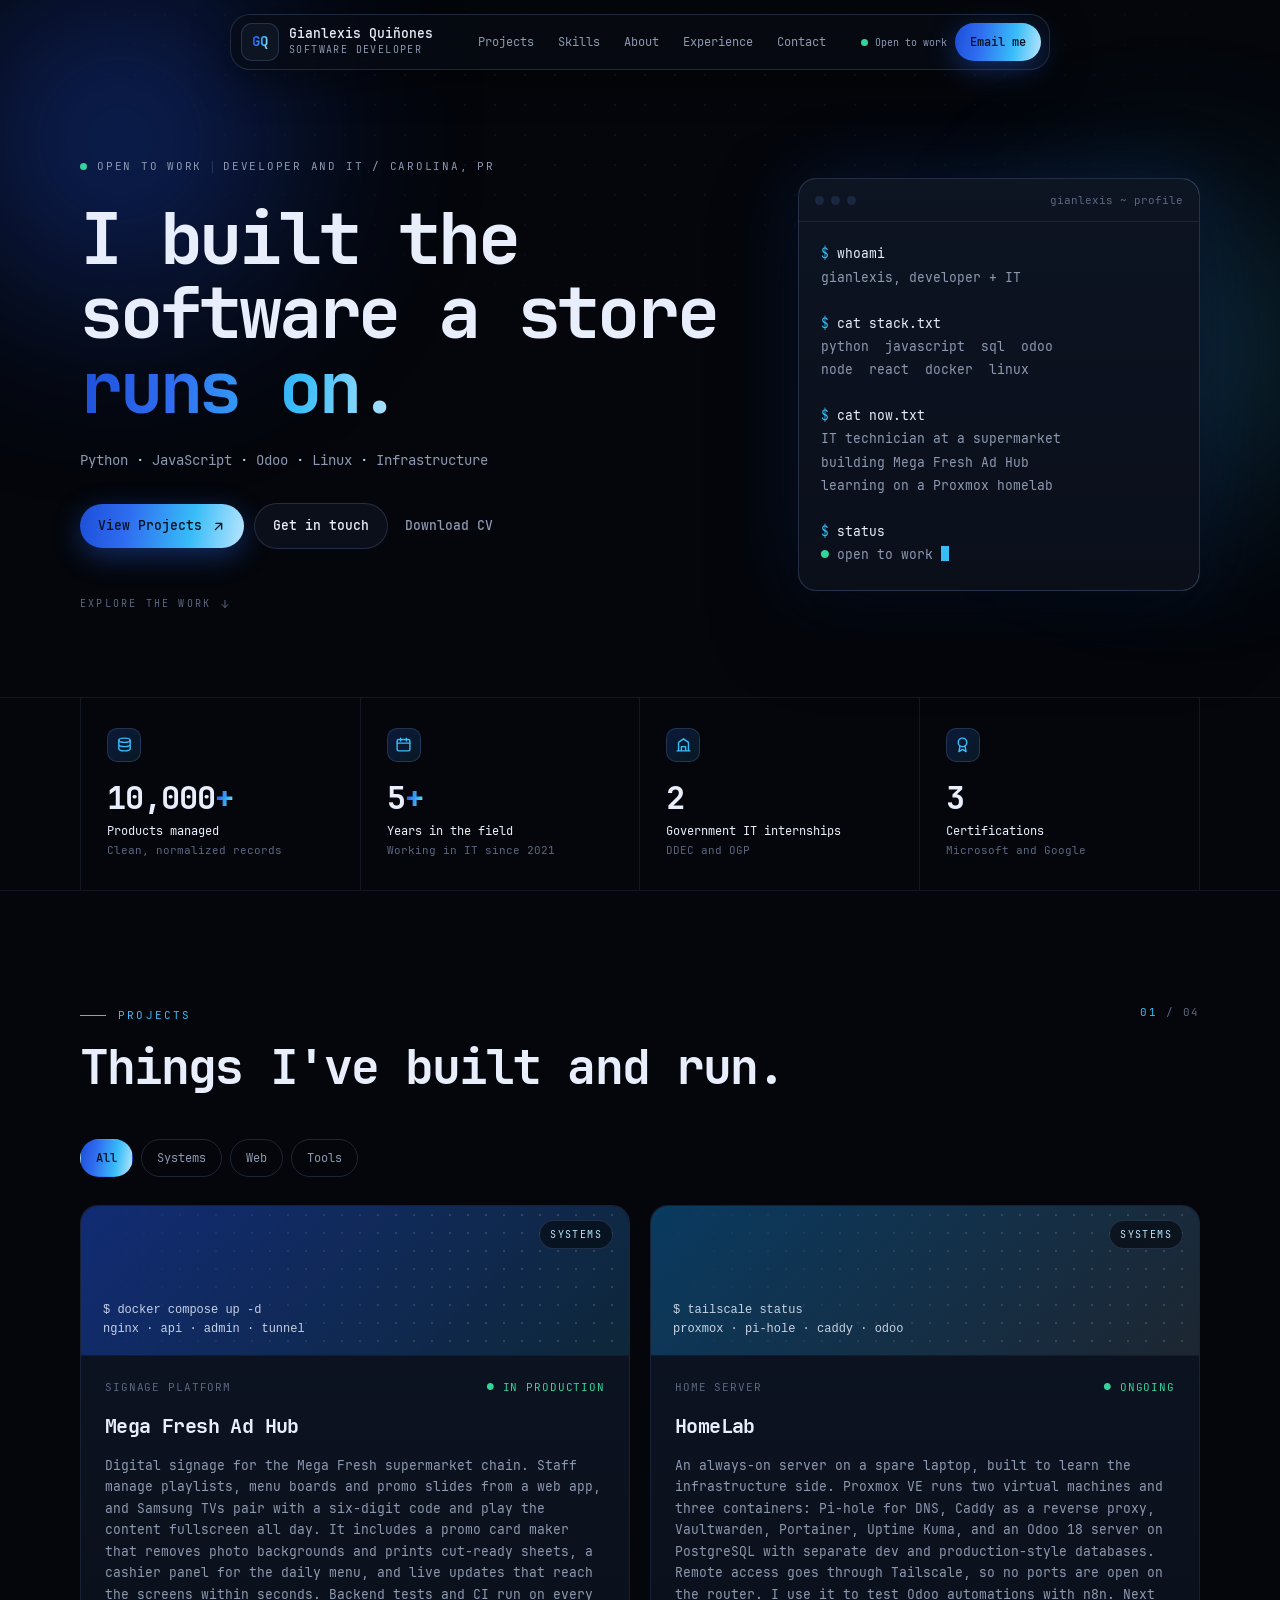
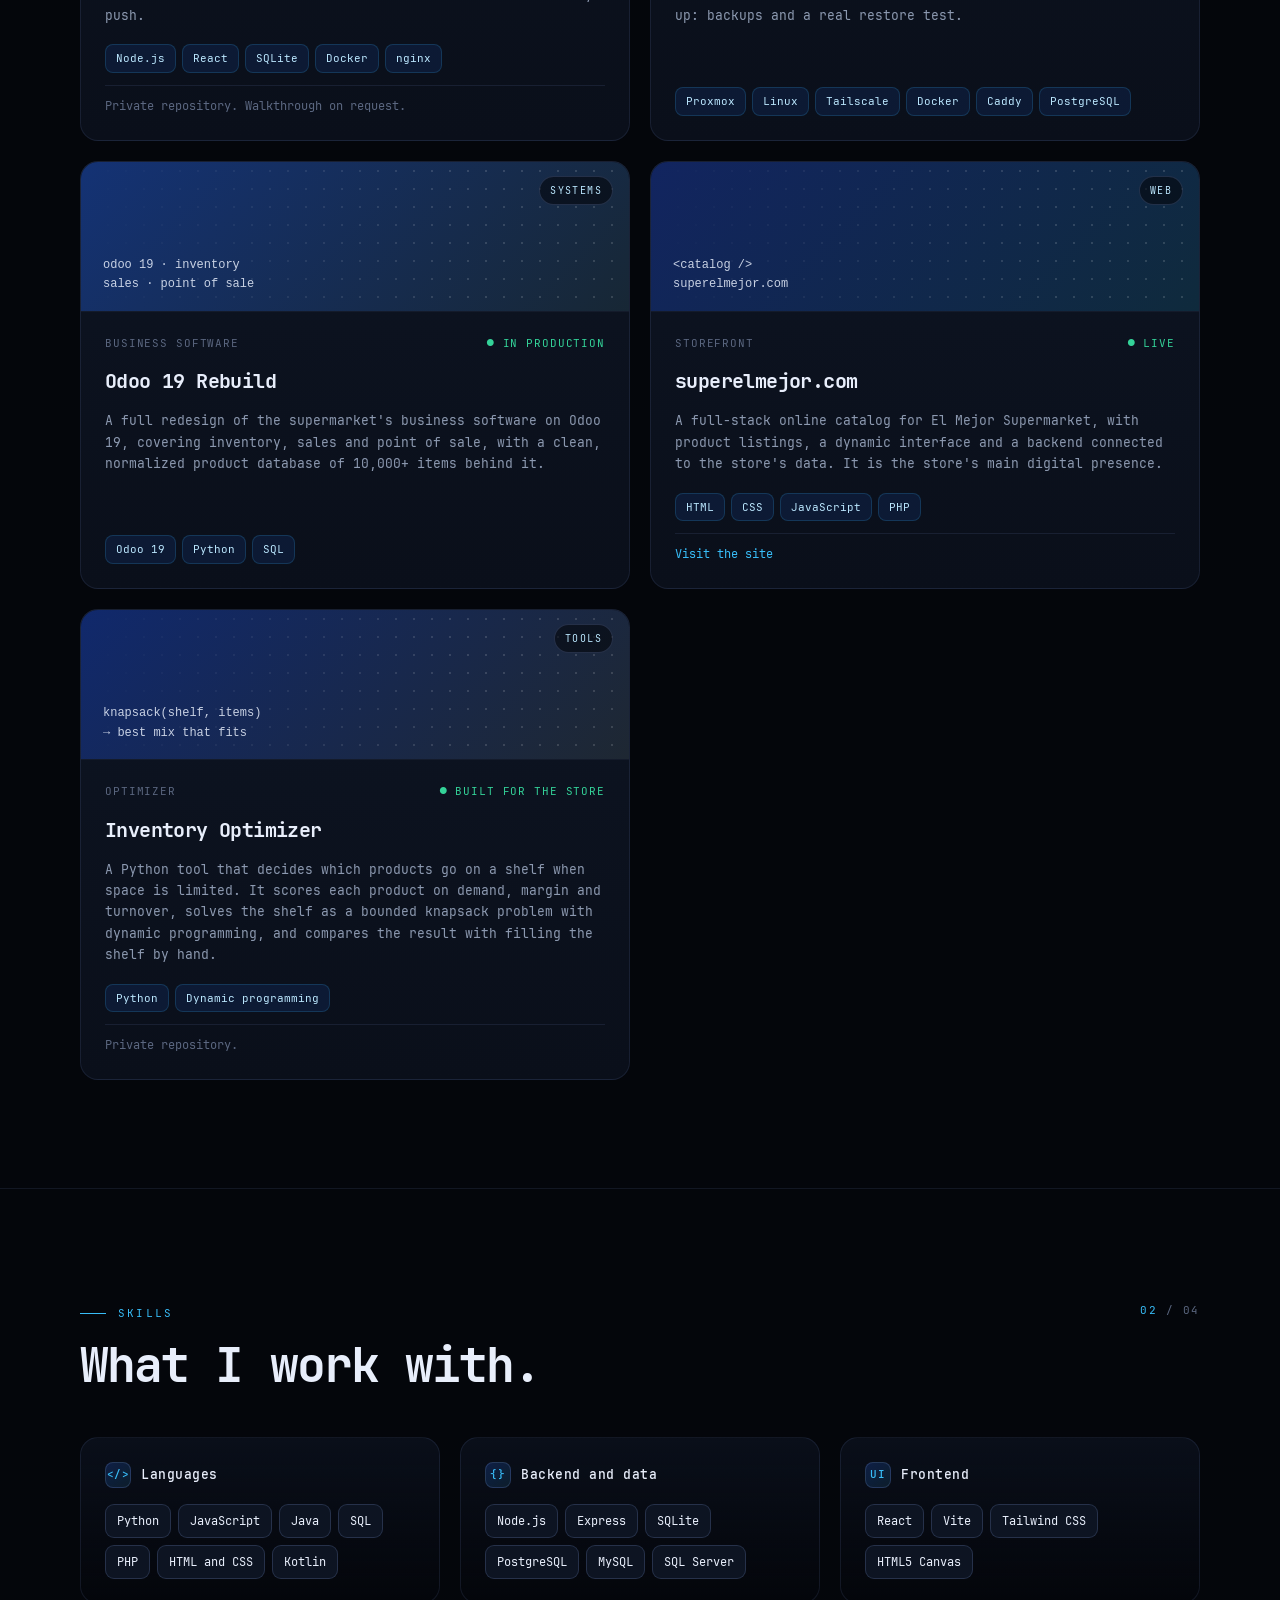
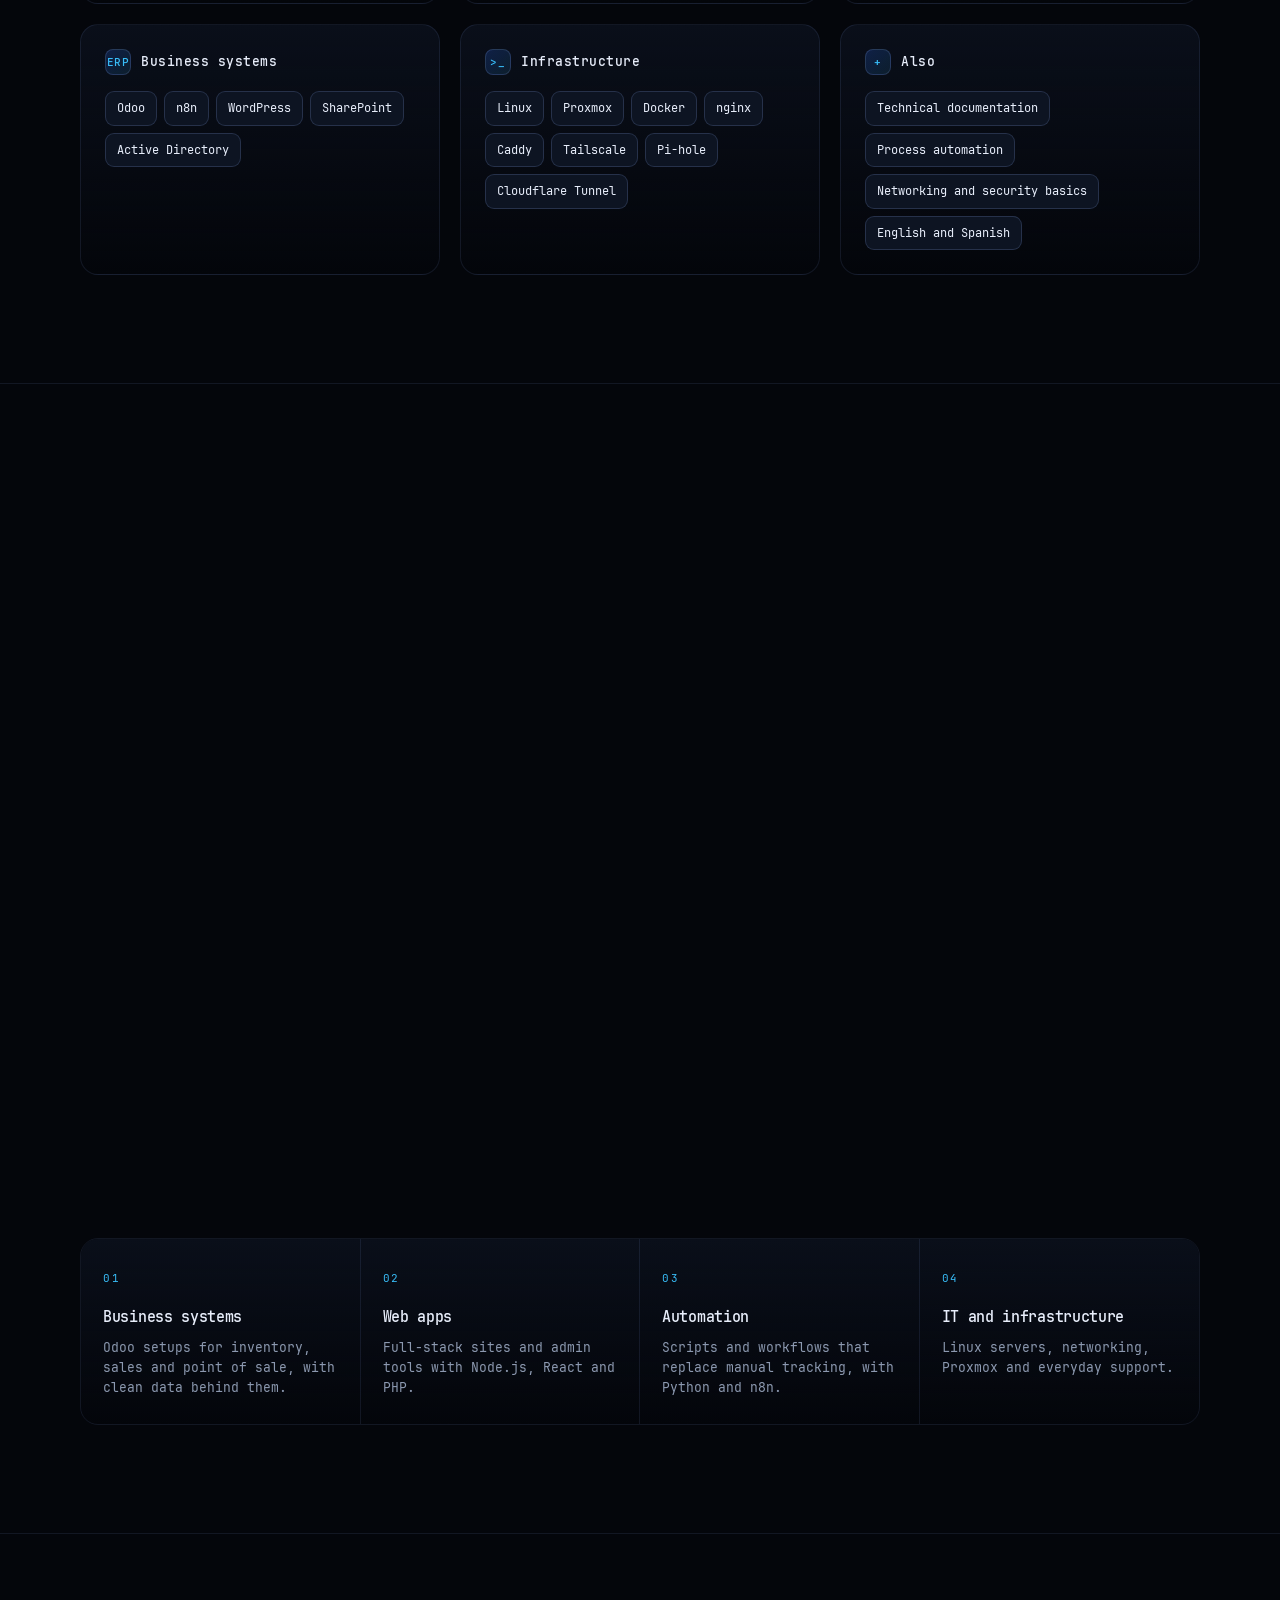
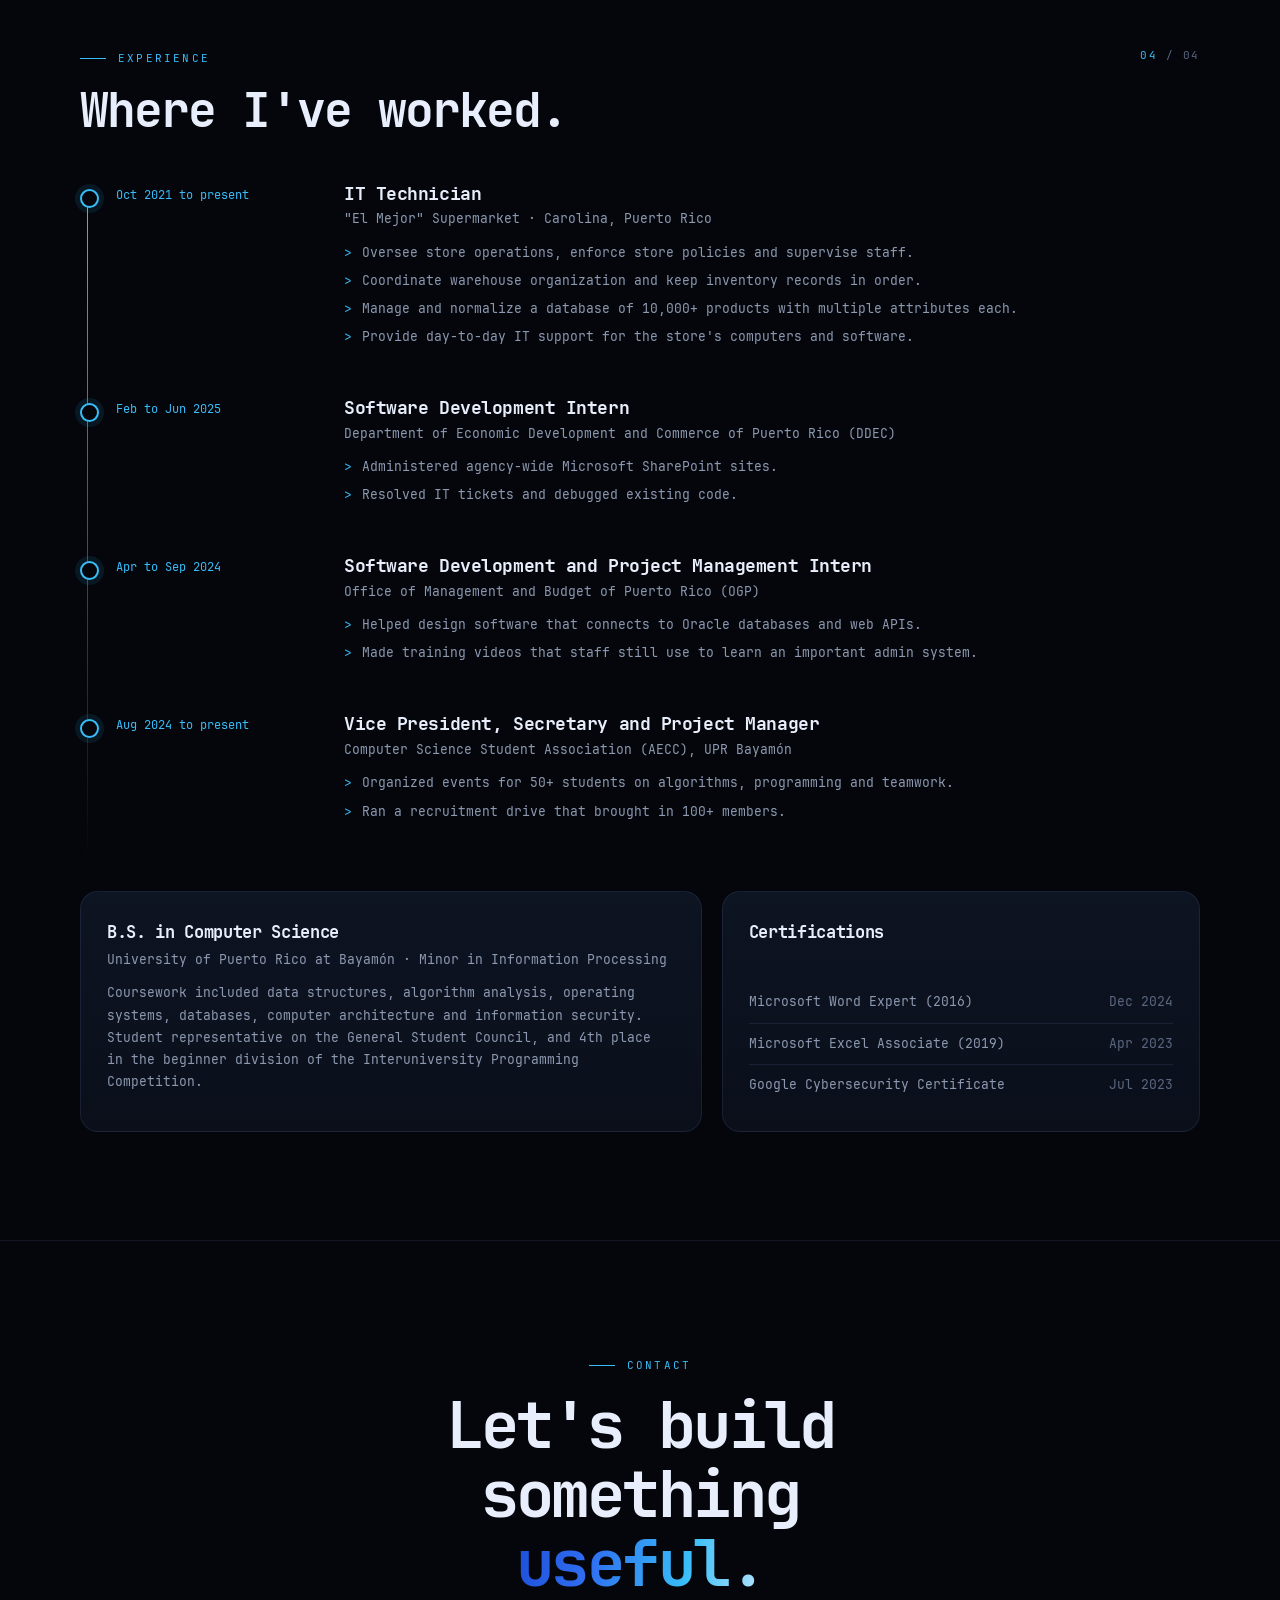
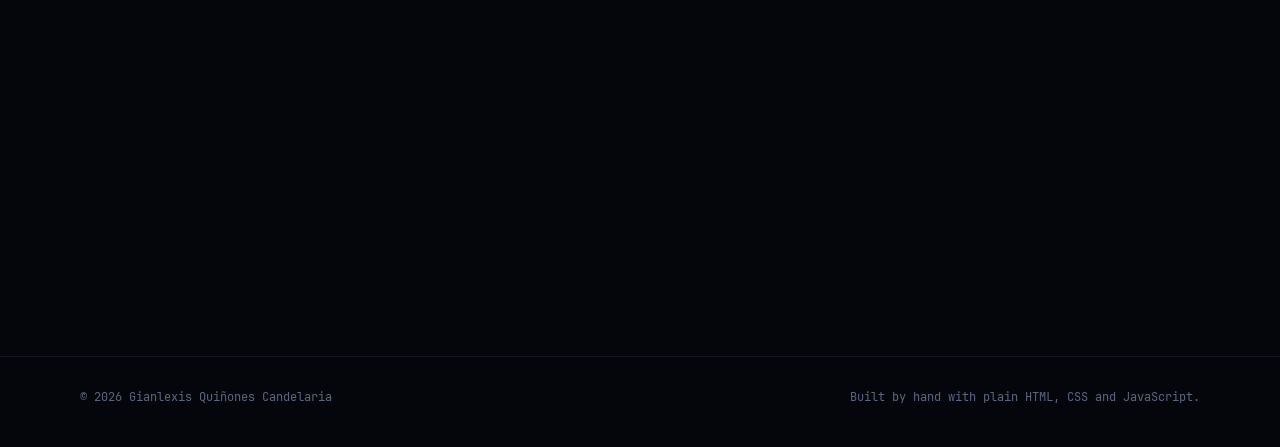
==== index.html @ c604ca14 "Initial portfolio Co-Authored-By: Claude Sonnet 5.5 <noreply@anthropic.com>" ====
<!doctype html>
<html lang="en">
<head>
  <meta charset="utf-8">
  <meta name="viewport" content="width=device-width, initial-scale=1">
  <title>Gianlexis Quiñones Candelaria | Software Developer and IT Specialist</title>
  <meta name="description" content="Software developer and IT specialist from Puerto Rico. I build the systems a business runs on, with Python, JavaScript, SQL, Odoo and Linux.">
  <meta name="theme-color" content="#04060b">
  <meta property="og:title" content="Gianlexis Quiñones Candelaria">
  <meta property="og:description" content="Software developer and IT specialist from Puerto Rico.">
  <meta property="og:type" content="website">
  <meta property="og:url" content="https://ohitsgianlabs.xyz/">
  <link rel="canonical" href="https://ohitsgianlabs.xyz/">
  <link rel="icon" href="assets/favicon.svg" type="image/svg+xml">
  <link rel="preload" href="assets/fonts/jetbrains-mono-nl-regular.woff2" as="font" type="font/woff2" crossorigin>
  <link rel="stylesheet" href="css/style.css">
</head>
<body>
  <a class="skip" href="#main">Skip to content</a>
  <div class="bg-fx" aria-hidden="true"><span class="blob a"></span><span class="blob b"></span></div>

  <header class="nav" id="nav">
    <div class="nav-in">
      <a class="brand" href="#top" aria-label="Back to the top">
        <span class="mono-badge"><span class="grad-text">GQ</span></span>
        <span><b>Gianlexis Quiñones</b><small>Software Developer</small></span>
      </a>
      <nav class="links" id="links" aria-label="Sections">
        <a href="#projects">Projects</a>
        <a href="#skills">Skills</a>
        <a href="#about">About</a>
        <a href="#experience">Experience</a>
        <a href="#contact">Contact</a>
      </nav>
      <div class="nav-end">
        <span class="status"><span class="dot"></span>Open to work</span>
        <a class="btn primary sm" href="mailto:gianquinones21@gmail.com">Email me</a>
        <button class="menu-btn" id="menu-btn" aria-label="Menu" aria-expanded="false" aria-controls="links">
          <svg width="16" height="16" viewBox="0 0 24 24" fill="none" stroke="currentColor" stroke-width="2" stroke-linecap="round"><path d="M4 7h16M4 12h16M4 17h16"/></svg>
        </button>
      </div>
    </div>
  </header>

  <main id="main">
    <!-- HERO -->
    <section class="hero" id="top">
      <div class="wrap hero-grid">
        <div>
          <p class="eyebrow rv"><span class="dot"></span>Open to work <i></i> Developer and IT / Carolina, PR</p>
          <h1 class="hero-title rv d1">I built the software a store <span class="grad-text">runs on.</span></h1>
          <p class="hero-sub rv d2">Python <span>·</span> JavaScript <span>·</span> Odoo <span>·</span> Linux <span>·</span> Infrastructure</p>
          <div class="hero-cta rv d3">
            <a class="btn primary" href="#projects">View Projects
              <svg viewBox="0 0 24 24" fill="none" stroke="currentColor" stroke-width="2.2" stroke-linecap="round" stroke-linejoin="round"><path d="M7 17 17 7M8 7h9v9"/></svg></a>
            <a class="btn" href="#contact">Get in touch</a>
            <a class="btn ghost" href="assets/resume.pdf" download>Download CV</a>
          </div>
          <a class="explore rv d3" href="#projects">Explore the work
            <svg viewBox="0 0 24 24" fill="none" stroke="currentColor" stroke-width="2" stroke-linecap="round" stroke-linejoin="round"><path d="M12 5v14M6 13l6 6 6-6"/></svg></a>
        </div>

        <!-- To use a photo instead, replace this card with: <img class="photo" src="assets/me.jpg" alt="Gianlexis"> -->
        <div class="term rv d2" aria-label="About me, as a terminal">
          <div class="term-bar"><i></i><i></i><i></i><span>gianlexis ~ profile</span></div>
<pre><span class="p">$</span> <span class="w">whoami</span>
gianlexis, developer + IT

<span class="p">$</span> <span class="w">cat stack.txt</span>
python  javascript  sql  odoo
node  react  docker  linux

<span class="p">$</span> <span class="w">cat now.txt</span>
IT technician at a supermarket
building Mega Fresh Ad Hub
learning on a Proxmox homelab

<span class="p">$</span> <span class="w">status</span>
<span class="g">●</span> open to work <span class="cursor"></span></pre>
        </div>
      </div>
    </section>

    <!-- STATS -->
    <div class="stats">
      <div class="wrap stats-grid">
        <div class="stat rv">
          <span class="ic"><svg viewBox="0 0 24 24" fill="none" stroke="currentColor" stroke-width="2" stroke-linecap="round" stroke-linejoin="round"><ellipse cx="12" cy="6" rx="8" ry="3"/><path d="M4 6v6c0 1.7 3.6 3 8 3s8-1.3 8-3V6M4 12v6c0 1.7 3.6 3 8 3s8-1.3 8-3v-6"/></svg></span>
          <div class="n"><span data-count="10000">10,000</span><em class="grad-text">+</em></div>
          <div class="l">Products managed</div><div class="d">Clean, normalized records</div>
        </div>
        <div class="stat rv d1">
          <span class="ic"><svg viewBox="0 0 24 24" fill="none" stroke="currentColor" stroke-width="2" stroke-linecap="round" stroke-linejoin="round"><rect x="3" y="5" width="18" height="16" rx="2"/><path d="M8 3v4M16 3v4M3 10h18"/></svg></span>
          <div class="n"><span data-count="5">5</span><em class="grad-text">+</em></div>
          <div class="l">Years in the field</div><div class="d">Working in IT since 2021</div>
        </div>
        <div class="stat rv d2">
          <span class="ic"><svg viewBox="0 0 24 24" fill="none" stroke="currentColor" stroke-width="2" stroke-linecap="round" stroke-linejoin="round"><path d="M3 21h18M5 21V9l7-5 7 5v12M9 21v-6h6v6"/></svg></span>
          <div class="n"><span data-count="2">2</span></div>
          <div class="l">Government IT internships</div><div class="d">DDEC and OGP</div>
        </div>
        <div class="stat rv d3">
          <span class="ic"><svg viewBox="0 0 24 24" fill="none" stroke="currentColor" stroke-width="2" stroke-linecap="round" stroke-linejoin="round"><circle cx="12" cy="9" r="6"/><path d="m8.5 14 -1.5 8 5-3 5 3-1.5-8"/></svg></span>
          <div class="n"><span data-count="3">3</span></div>
          <div class="l">Certifications</div><div class="d">Microsoft and Google</div>
        </div>
      </div>
    </div>

    <!-- PROJECTS -->
    <section class="s" id="projects">
      <div class="wrap">
        <div class="s-head rv">
          <div><span class="label">Projects</span><h2 class="h2">Things I've built and run.</h2></div>
          <span class="idx"><b>01</b> / 04</span>
        </div>
        <div class="filters rv" role="group" aria-label="Filter projects">
          <button aria-pressed="true" data-f="all">All</button>
          <button aria-pressed="false" data-f="systems">Systems</button>
          <button aria-pressed="false" data-f="web">Web</button>
          <button aria-pressed="false" data-f="tools">Tools</button>
        </div>
        <div class="grid">
          <article class="card rv" data-cat="systems web">
            <div class="thumb" style="--g:linear-gradient(135deg,rgba(29,78,216,.55),rgba(56,189,248,.18))"><span class="tg">Systems</span><code>$ docker compose up -d<br>nginx · api · admin · tunnel</code></div>
            <div class="card-b">
              <div class="meta"><span>Signage platform</span><span class="st">● In production</span></div>
              <h3>Mega Fresh Ad Hub</h3>
              <p>Digital signage for the Mega Fresh supermarket chain. Staff manage playlists, menu boards and promo slides from a web app, and Samsung TVs pair with a six-digit code and play the content fullscreen all day. It includes a promo card maker that removes photo backgrounds and prints cut-ready sheets, a cashier panel for the daily menu, and live updates that reach the screens within seconds. Backend tests and CI run on every push.</p>
              <ul class="tags"><li>Node.js</li><li>React</li><li>SQLite</li><li>Docker</li><li>nginx</li></ul>
              <div class="foot">Private repository. Walkthrough on request.</div>
            </div>
          </article>

          <article class="card rv d1" data-cat="systems">
            <div class="thumb" style="--g:linear-gradient(135deg,rgba(14,116,190,.5),rgba(186,230,253,.14))"><span class="tg">Systems</span><code>$ tailscale status<br>proxmox · pi-hole · caddy · odoo</code></div>
            <div class="card-b">
              <div class="meta"><span>Home server</span><span class="st">● Ongoing</span></div>
              <h3>HomeLab</h3>
              <p>An always-on server on a spare laptop, built to learn the infrastructure side. Proxmox VE runs two virtual machines and three containers: Pi-hole for DNS, Caddy as a reverse proxy, Vaultwarden, Portainer, Uptime Kuma, and an Odoo 18 server on PostgreSQL with separate dev and production-style databases. Remote access goes through Tailscale, so no ports are open on the router. I use it to test Odoo automations with n8n. Next up: backups and a real restore test.</p>
              <ul class="tags"><li>Proxmox</li><li>Linux</li><li>Tailscale</li><li>Docker</li><li>Caddy</li><li>PostgreSQL</li></ul>
            </div>
          </article>

          <article class="card rv" data-cat="systems">
            <div class="thumb" style="--g:linear-gradient(135deg,rgba(37,99,235,.5),rgba(125,211,252,.16))"><span class="tg">Systems</span><code>odoo 19 · inventory<br>sales · point of sale</code></div>
            <div class="card-b">
              <div class="meta"><span>Business software</span><span class="st">● In production</span></div>
              <h3>Odoo 19 Rebuild</h3>
              <p>A full redesign of the supermarket's business software on Odoo 19, covering inventory, sales and point of sale, with a clean, normalized product database of 10,000+ items behind it.</p>
              <ul class="tags"><li>Odoo 19</li><li>Python</li><li>SQL</li></ul>
            </div>
          </article>

          <article class="card rv d1" data-cat="web">
            <div class="thumb" style="--g:linear-gradient(135deg,rgba(30,64,175,.55),rgba(56,189,248,.2))"><span class="tg">Web</span><code>&lt;catalog /&gt;<br>superelmejor.com</code></div>
            <div class="card-b">
              <div class="meta"><span>Storefront</span><span class="st">● Live</span></div>
              <h3>superelmejor.com</h3>
              <p>A full-stack online catalog for El Mejor Supermarket, with product listings, a dynamic interface and a backend connected to the store's data. It is the store's main digital presence.</p>
              <ul class="tags"><li>HTML</li><li>CSS</li><li>JavaScript</li><li>PHP</li></ul>
              <div class="foot"><a href="https://superelmejor.com" rel="noopener">Visit the site</a></div>
            </div>
          </article>

          <article class="card rv" data-cat="tools">
            <div class="thumb" style="--g:linear-gradient(135deg,rgba(29,78,216,.5),rgba(186,230,253,.15))"><span class="tg">Tools</span><code>knapsack(shelf, items)<br>→ best mix that fits</code></div>
            <div class="card-b">
              <div class="meta"><span>Optimizer</span><span class="st">● Built for the store</span></div>
              <h3>Inventory Optimizer</h3>
              <p>A Python tool that decides which products go on a shelf when space is limited. It scores each product on demand, margin and turnover, solves the shelf as a bounded knapsack problem with dynamic programming, and compares the result with filling the shelf by hand.</p>
              <ul class="tags"><li>Python</li><li>Dynamic programming</li></ul>
              <div class="foot">Private repository.</div>
            </div>
          </article>
        </div>
      </div>
    </section>

    <!-- SKILLS -->
    <section class="s sep" id="skills">
      <div class="wrap">
        <div class="s-head rv">
          <div><span class="label">Skills</span><h2 class="h2">What I work with.</h2></div>
          <span class="idx"><b>02</b> / 04</span>
        </div>
        <div class="sk-grid">
          <div class="sk rv"><h3><span>&lt;/&gt;</span>Languages</h3>
            <ul class="pills"><li>Python</li><li>JavaScript</li><li>Java</li><li>SQL</li><li>PHP</li><li>HTML and CSS</li><li>Kotlin</li></ul></div>
          <div class="sk rv d1"><h3><span>{}</span>Backend and data</h3>
            <ul class="pills"><li>Node.js</li><li>Express</li><li>SQLite</li><li>PostgreSQL</li><li>MySQL</li><li>SQL Server</li></ul></div>
          <div class="sk rv d2"><h3><span>UI</span>Frontend</h3>
            <ul class="pills"><li>React</li><li>Vite</li><li>Tailwind CSS</li><li>HTML5 Canvas</li></ul></div>
          <div class="sk rv"><h3><span>ERP</span>Business systems</h3>
            <ul class="pills"><li>Odoo</li><li>n8n</li><li>WordPress</li><li>SharePoint</li><li>Active Directory</li></ul></div>
          <div class="sk rv d1"><h3><span>&gt;_</span>Infrastructure</h3>
            <ul class="pills"><li>Linux</li><li>Proxmox</li><li>Docker</li><li>nginx</li><li>Caddy</li><li>Tailscale</li><li>Pi-hole</li><li>Cloudflare Tunnel</li></ul></div>
          <div class="sk rv d2"><h3><span>+</span>Also</h3>
            <ul class="pills"><li>Technical documentation</li><li>Process automation</li><li>Networking and security basics</li><li>English and Spanish</li></ul></div>
        </div>
      </div>
    </section>

    <!-- ABOUT -->
    <section class="s sep" id="about">
      <div class="wrap">
        <div class="s-head rv">
          <div><span class="label">About</span></div>
          <span class="idx"><b>03</b> / 04</span>
        </div>
        <div class="about-grid">
          <div class="rv">
            <h2 class="big-name">Gianlexis <span class="grad-text">Quiñones</span></h2>
            <p class="role-tag">Software developer and IT specialist</p>
          </div>
          <div class="about-copy rv d1">
            <p class="lead">Practical software and systems for real businesses.</p>
            <p>I'm a computer science graduate from the <b>University of Puerto Rico at Bayamón</b>. Since 2021 I've worked as the IT technician at a supermarket in Carolina. It's a small business, so I end up handling a bit of everything: the systems, the product database, the staff and the warehouse.</p>
            <p>I also build the software the store needs, from its website to the signage on its TVs. Along the way I did two IT internships with Puerto Rico government agencies, where I worked on SharePoint, Active Directory, support tickets and apps that talk to Oracle databases.</p>
            <p>Outside of work I run a HomeLab on a spare laptop to learn how this infrastructure works by building it. I'm fully bilingual in English and Spanish, and I'm looking for a software development or IT role where I can keep building practical tools.</p>
            <div class="chan">Direct channels</div>
            <div class="chan-list">
              <a class="chip" href="https://github.com/ohitsgian21" rel="me noopener"><svg viewBox="0 0 24 24" fill="none" stroke="currentColor" stroke-width="2" stroke-linecap="round" stroke-linejoin="round"><path d="M9 19c-4 1.5-4-2-6-2m12 4v-3.5a3 3 0 0 0-.8-2.3c2.7-.3 5.5-1.3 5.5-6a4.7 4.7 0 0 0-1.3-3.3 4.4 4.4 0 0 0-.1-3.2s-1-.3-3.4 1.3a11.600 11.600 0 0 0-6 0C6.500 2.300 5.500 2.600 5.500 2.600a4.400 4.400 0 0 0-.1 3.200A4.700 4.700 0 0 0 4 9.100c0 4.600 2.800 5.700 5.500 6A3 3 0 0 0 8.700 17.500V21"/></svg>GitHub</a>
              <a class="chip" href="https://www.linkedin.com/in/gianquinones21/" rel="me noopener"><svg viewBox="0 0 24 24" fill="none" stroke="currentColor" stroke-width="2" stroke-linecap="round" stroke-linejoin="round"><path d="M16 8a6 6 0 0 1 6 6v7h-4v-7a2 2 0 0 0-4 0v7h-4v-7a6 6 0 0 1 6-6zM2 9h4v12H2zM4 6a2 2 0 1 0 0-4 2 2 0 0 0 0 4z"/></svg>LinkedIn</a>
              <a class="chip" href="mailto:gianquinones21@gmail.com"><svg viewBox="0 0 24 24" fill="none" stroke="currentColor" stroke-width="2" stroke-linecap="round" stroke-linejoin="round"><rect x="3" y="5" width="18" height="14" rx="2"/><path d="m3 7 9 6 9-6"/></svg>Email</a>
            </div>
          </div>
        </div>

        <div class="do rv">
          <div><span class="no">01</span><h3>Business systems</h3><p>Odoo setups for inventory, sales and point of sale, with clean data behind them.</p></div>
          <div><span class="no">02</span><h3>Web apps</h3><p>Full-stack sites and admin tools with Node.js, React and PHP.</p></div>
          <div><span class="no">03</span><h3>Automation</h3><p>Scripts and workflows that replace manual tracking, with Python and n8n.</p></div>
          <div><span class="no">04</span><h3>IT and infrastructure</h3><p>Linux servers, networking, Proxmox and everyday support.</p></div>
        </div>
      </div>
    </section>

    <!-- EXPERIENCE -->
    <section class="s sep" id="experience">
      <div class="wrap">
        <div class="s-head rv">
          <div><span class="label">Experience</span><h2 class="h2">Where I've worked.</h2></div>
          <span class="idx"><b>04</b> / 04</span>
        </div>
        <div class="tl">
          <article class="tl-i rv">
            <div class="when">Oct 2021 to present</div>
            <div><h3>IT Technician</h3><p class="org">"El Mejor" Supermarket · Carolina, Puerto Rico</p>
              <ul><li>Oversee store operations, enforce store policies and supervise staff.</li><li>Coordinate warehouse organization and keep inventory records in order.</li><li>Manage and normalize a database of 10,000+ products with multiple attributes each.</li><li>Provide day-to-day IT support for the store's computers and software.</li></ul></div>
          </article>
          <article class="tl-i rv">
            <div class="when">Feb to Jun 2025</div>
            <div><h3>Software Development Intern</h3><p class="org">Department of Economic Development and Commerce of Puerto Rico (DDEC)</p>
              <ul><li>Administered agency-wide Microsoft SharePoint sites.</li><li>Resolved IT tickets and debugged existing code.</li></ul></div>
          </article>
          <article class="tl-i rv">
            <div class="when">Apr to Sep 2024</div>
            <div><h3>Software Development and Project Management Intern</h3><p class="org">Office of Management and Budget of Puerto Rico (OGP)</p>
              <ul><li>Helped design software that connects to Oracle databases and web APIs.</li><li>Made training videos that staff still use to learn an important admin system.</li></ul></div>
          </article>
          <article class="tl-i rv">
            <div class="when">Aug 2024 to present</div>
            <div><h3>Vice President, Secretary and Project Manager</h3><p class="org">Computer Science Student Association (AECC), UPR Bayamón</p>
              <ul><li>Organized events for 50+ students on algorithms, programming and teamwork.</li><li>Ran a recruitment drive that brought in 100+ members.</li></ul></div>
          </article>
        </div>

        <div class="edu">
          <div class="panel rv">
            <h3>B.S. in Computer Science</h3><p class="org">University of Puerto Rico at Bayamón · Minor in Information Processing</p>
            <p>Coursework included data structures, algorithm analysis, operating systems, databases, computer architecture and information security. Student representative on the General Student Council, and 4th place in the beginner division of the Interuniversity Programming Competition.</p>
          </div>
          <div class="panel rv d1">
            <h3>Certifications</h3><p class="org">&nbsp;</p>
            <ul>
              <li>Microsoft Word Expert (2016)<span>Dec 2024</span></li>
              <li>Microsoft Excel Associate (2019)<span>Apr 2023</span></li>
              <li>Google Cybersecurity Certificate<span>Jul 2023</span></li>
            </ul>
          </div>
        </div>
      </div>
    </section>

    <!-- CONTACT -->
    <section class="s sep contact" id="contact">
      <div class="wrap">
        <span class="label rv">Contact</span>
        <h2 class="h2 rv d1">Let's build something <span class="grad-text">useful.</span></h2>
        <p class="rv d2">I'm open to software development and IT roles. The best way to reach me is by email.</p>
        <a class="mail rv d2" href="mailto:gianquinones21@gmail.com">gianquinones21@gmail.com</a>
        <div class="chan-list rv d3">
          <a class="chip" href="assets/resume.pdf" download>Download CV</a>
          <a class="chip" href="https://github.com/ohitsgian21" rel="me noopener">GitHub</a>
          <a class="chip" href="https://www.linkedin.com/in/gianquinones21/" rel="me noopener">LinkedIn</a>
        </div>
      </div>
    </section>
  </main>

  <footer><div class="wrap"><span>&copy; <span id="year">2026</span> Gianlexis Quiñones Candelaria</span><span>Built by hand with plain HTML, CSS and JavaScript.</span></div></footer>

  <button class="top" id="top-btn" aria-label="Back to top"><svg viewBox="0 0 24 24" fill="none" stroke="currentColor" stroke-width="2" stroke-linecap="round" stroke-linejoin="round"><path d="M12 19V5M6 11l6-6 6 6"/></svg></button>
  <script src="js/main.js" defer></script>
</body>
</html>
---- css/style.css ----
@font-face{font-family:"JetBrains Mono";src:url("../assets/fonts/jetbrains-mono-nl-regular.woff2") format("woff2");font-weight:400;font-style:normal;font-display:swap}
@font-face{font-family:"JetBrains Mono";src:url("../assets/fonts/jetbrains-mono-nl-semibold.woff2") format("woff2");font-weight:600;font-style:normal;font-display:swap}
@font-face{font-family:"JetBrains Mono";src:url("../assets/fonts/jetbrains-mono-nl-bold.woff2") format("woff2");font-weight:700;font-style:normal;font-display:swap}

:root{
  --bg:#04060b; --bg-2:#080c14; --surface:#0a0f1a; --surface-2:#0d1422;
  --line:rgba(148,180,255,.10); --line-2:rgba(148,180,255,.18);
  --text:#e8eefb; --muted:#8c99b0; --faint:#5b6780;
  --blue:#2563eb; --blue-d:#1e40af; --sky:#38bdf8; --ice:#bae6fd;
  --grad:linear-gradient(100deg,#1d4ed8 0%,#2f6df0 30%,#38bdf8 68%,#bae6fd 100%);
  --grad-soft:linear-gradient(135deg,rgba(37,99,235,.22),rgba(56,189,248,.10));
  --mono:"JetBrains Mono",ui-monospace,SFMono-Regular,Menlo,Consolas,monospace;
  --r:18px; --max:1120px;
}
*{box-sizing:border-box;margin:0;padding:0}
html{scroll-behavior:smooth;scroll-padding-top:96px;color-scheme:dark}
body{background:var(--bg);color:var(--text);font-family:var(--mono);font-weight:400;font-size:15px;line-height:1.7;-webkit-font-smoothing:antialiased;overflow-x:hidden}
a{color:inherit;text-decoration:none}
ul{list-style:none}
img,svg{display:block;max-width:100%}
button{font:inherit;color:inherit;background:none;border:0;cursor:pointer}
:focus-visible{outline:2px solid var(--sky);outline-offset:3px;border-radius:6px}
.skip{position:absolute;left:-999px;top:8px;background:var(--sky);color:#04101c;padding:8px 14px;border-radius:8px;z-index:100}
.skip:focus{left:12px}
.wrap{width:min(var(--max),100% - 48px);margin-inline:auto}
.grad-text{background:var(--grad);-webkit-background-clip:text;background-clip:text;color:transparent;-webkit-text-fill-color:transparent}
.sep{border-top:1px solid var(--line)}

/* ambient background */
.bg-fx{position:fixed;inset:0;z-index:-1;pointer-events:none;overflow:hidden}
.bg-fx::before{content:"";position:absolute;inset:0;background-image:radial-gradient(rgba(120,160,255,.10) 1px,transparent 1px);background-size:30px 30px;-webkit-mask-image:radial-gradient(ellipse 70% 55% at 50% 0%,#000 20%,transparent 75%);mask-image:radial-gradient(ellipse 70% 55% at 50% 0%,#000 20%,transparent 75%)}
.blob{position:absolute;border-radius:50%;filter:blur(90px);opacity:.55;will-change:transform}
.blob.a{width:520px;height:520px;left:-140px;top:-120px;background:radial-gradient(circle,#1d4ed8,transparent 65%);animation:drift 22s ease-in-out infinite alternate}
.blob.b{width:460px;height:460px;right:-120px;top:120px;background:radial-gradient(circle,#38bdf8,transparent 65%);opacity:.32;animation:drift 28s ease-in-out infinite alternate-reverse}
@keyframes drift{to{transform:translate3d(60px,50px,0) scale(1.12)}}

/* header pill */
.nav{position:fixed;top:14px;left:50%;transform:translateX(-50%);z-index:50;width:min(820px,100% - 24px)}
.nav-in{display:flex;align-items:center;gap:14px;padding:8px 8px 8px 10px;border-radius:20px;background:rgba(8,12,20,.72);border:1px solid var(--line-2);backdrop-filter:blur(16px);-webkit-backdrop-filter:blur(16px);box-shadow:0 10px 40px rgba(0,0,0,.45)}
.brand{display:flex;align-items:center;gap:10px;min-width:0;margin-right:14px}
.mono-badge{width:38px;height:38px;border-radius:11px;display:grid;place-items:center;font-weight:700;font-size:14px;background:var(--surface-2);border:1px solid var(--line-2)}
.brand b{display:block;font-weight:600;font-size:13px;line-height:1.2;white-space:nowrap}
.brand small{display:block;font-size:10px;letter-spacing:.14em;text-transform:uppercase;color:var(--muted);white-space:nowrap}
.links{display:flex;gap:2px;margin-left:6px}
.links a{position:relative;padding:8px 11px;font-size:12px;color:var(--muted);border-radius:10px;transition:color .2s}
.links a:hover{color:var(--text)}
.links a.active{color:var(--text)}
.links a.active::after{content:"";position:absolute;left:11px;right:11px;bottom:2px;height:2px;border-radius:2px;background:var(--grad)}
.nav-end{margin-left:auto;display:flex;align-items:center;gap:8px}
.status{display:flex;align-items:center;gap:7px;font-size:10px;color:var(--muted);white-space:nowrap}
.dot{width:7px;height:7px;border-radius:50%;background:#34d399;box-shadow:0 0 0 0 rgba(52,211,153,.6);animation:ping 2.4s infinite}
@keyframes ping{70%{box-shadow:0 0 0 7px rgba(52,211,153,0)}100%{box-shadow:0 0 0 0 rgba(52,211,153,0)}}
.menu-btn{display:none;width:38px;height:38px;border-radius:11px;border:1px solid var(--line-2);place-items:center}

/* buttons */
.btn{display:inline-flex;align-items:center;gap:9px;padding:11px 18px;border-radius:999px;font-size:13px;font-weight:600;border:1px solid var(--line-2);background:var(--surface);transition:transform .2s,border-color .2s,box-shadow .2s;white-space:nowrap}
.btn:hover{transform:translateY(-2px);border-color:rgba(56,189,248,.5)}
.btn.primary{border:0;color:#03101e;background:var(--grad);box-shadow:0 8px 28px rgba(37,99,235,.40)}
.btn.primary:hover{box-shadow:0 12px 34px rgba(56,189,248,.45)}
.btn.sm{padding:9px 15px;font-size:12px}
.btn.ghost{background:transparent;border-color:transparent;color:var(--muted);padding-inline:6px}
.btn.ghost:hover{color:var(--text);transform:none}
.btn svg{width:15px;height:15px}

/* hero */
.hero{padding:clamp(120px,17vh,170px) 0 clamp(60px,9vh,96px)}
.hero-grid{display:grid;grid-template-columns:1.25fr .75fr;gap:48px;align-items:center}
.eyebrow{display:inline-flex;align-items:center;gap:10px;font-size:11px;letter-spacing:.16em;text-transform:uppercase;color:var(--muted);margin-bottom:26px}
.eyebrow i{width:1px;height:12px;background:var(--line-2)}
h1.hero-title{font-weight:700;font-size:clamp(2.3rem,5.6vw,4.6rem);line-height:1.04;letter-spacing:-.045em}
.hero-sub{margin-top:24px;color:var(--muted);font-size:14px}
.hero-sub span{color:var(--ice)}
.hero-cta{display:flex;flex-wrap:wrap;align-items:center;gap:10px;margin-top:30px}
.explore{display:inline-flex;gap:8px;align-items:center;margin-top:46px;font-size:10px;letter-spacing:.22em;text-transform:uppercase;color:var(--faint)}
.explore svg{width:12px;height:12px;animation:bob 1.8s ease-in-out infinite}
@keyframes bob{50%{transform:translateY(4px)}}

/* terminal card (swap for a photo later if you want) */
.term{position:relative;border-radius:var(--r);background:linear-gradient(180deg,var(--surface-2),var(--surface));border:1px solid var(--line-2);box-shadow:0 30px 80px rgba(0,0,0,.55),0 0 80px rgba(37,99,235,.20);overflow:hidden}
.term::before{content:"";position:absolute;inset:-1px;border-radius:inherit;padding:1px;background:var(--grad);-webkit-mask:linear-gradient(#000 0 0) content-box,linear-gradient(#000 0 0);-webkit-mask-composite:xor;mask-composite:exclude;opacity:.55;pointer-events:none}
.term-bar{display:flex;align-items:center;gap:7px;padding:12px 16px;border-bottom:1px solid var(--line);font-size:11px;color:var(--faint)}
.term-bar i{width:9px;height:9px;border-radius:50%;background:#1b2740}
.term-bar span{margin-left:auto}
.term pre{font-family:var(--mono);font-size:12.5px;line-height:1.85;padding:20px 22px 24px;white-space:pre-wrap;color:var(--muted)}
.term .p{color:var(--sky)} .term .w{color:var(--text)} .term .g{color:#34d399}
.cursor{display:inline-block;width:8px;height:15px;background:var(--sky);vertical-align:-2px;animation:blink 1.1s steps(1) infinite}
@keyframes blink{50%{opacity:0}}

/* stats */
.stats{border-block:1px solid var(--line)}
.stats-grid{display:grid;grid-template-columns:repeat(4,1fr);border-inline:1px solid var(--line);border-radius:0}
.stat{padding:30px 26px;border-right:1px solid var(--line)}
.stat:last-child{border-right:0}
.stat .ic{width:34px;height:34px;border-radius:10px;display:grid;place-items:center;background:var(--grad-soft);border:1px solid var(--line-2);color:var(--sky);margin-bottom:18px}
.stat .ic svg{width:17px;height:17px}
.stat .n{font-weight:700;font-size:2rem;line-height:1.1;letter-spacing:-.03em}
.stat .n em{font-style:normal}
.stat .l{margin-top:6px;font-size:12px;color:var(--text)}
.stat .d{font-size:11px;color:var(--faint)}

/* sections */
section.s{padding:clamp(80px,12vh,130px) 0}
.s-head{display:flex;align-items:baseline;justify-content:space-between;gap:20px;margin-bottom:46px}
.idx{font-size:11px;letter-spacing:.14em;color:var(--faint)}
.idx b{color:var(--sky);font-weight:400}
.label{display:inline-flex;align-items:center;gap:12px;font-size:11px;letter-spacing:.2em;text-transform:uppercase;color:var(--sky)}
.label::before{content:"";width:26px;height:1px;background:var(--sky)}
.h2{font-weight:700;font-size:clamp(1.8rem,4vw,3rem);line-height:1.08;letter-spacing:-.04em;margin-top:16px}

/* about */
.about-grid{display:grid;grid-template-columns:.9fr 1.1fr;gap:56px}
.big-name{font-weight:700;font-size:clamp(2.6rem,7vw,5.2rem);line-height:.98;letter-spacing:-.05em}
.role-tag{margin-top:16px;font-size:11px;letter-spacing:.2em;text-transform:uppercase;color:var(--sky)}
.about-copy .lead{font-weight:600;font-size:clamp(1.25rem,2.4vw,1.75rem);line-height:1.3;letter-spacing:-.03em;margin-bottom:22px}
.about-copy p{color:var(--muted);margin-bottom:14px}
.about-copy b{color:var(--text);font-weight:600}
.chan{margin-top:30px;font-size:10px;letter-spacing:.2em;text-transform:uppercase;color:var(--faint);padding-top:18px;border-top:1px solid var(--line)}
.chan-list{display:flex;flex-wrap:wrap;gap:10px;margin-top:14px}
.chip{display:inline-flex;align-items:center;gap:8px;padding:9px 14px;border-radius:12px;font-size:12px;border:1px solid var(--line-2);background:var(--surface);transition:.2s}
.chip:hover{border-color:rgba(56,189,248,.55);transform:translateY(-2px)}
.chip svg{width:15px;height:15px;color:var(--sky)}
.do{display:grid;grid-template-columns:repeat(4,1fr);margin-top:74px;border:1px solid var(--line);border-radius:var(--r);overflow:hidden}
.do div{padding:26px 22px;border-right:1px solid var(--line);background:linear-gradient(180deg,var(--surface),transparent)}
.do div:last-child{border-right:0}
.do .no{font-size:11px;color:var(--sky);letter-spacing:.14em}
.do h3{font-weight:600;font-size:15px;margin:14px 0 8px;letter-spacing:-.02em}
.do p{font-size:12.5px;color:var(--muted);line-height:1.6}

/* projects */
.filters{display:flex;flex-wrap:wrap;gap:8px;margin-bottom:28px}
.filters button{padding:8px 15px;border-radius:999px;border:1px solid var(--line-2);font-size:12px;color:var(--muted);transition:.2s}
.filters button:hover{color:var(--text)}
.filters button[aria-pressed="true"]{color:#03101e;background:var(--grad);border-color:transparent;font-weight:600}
.grid{display:grid;grid-template-columns:repeat(2,1fr);gap:20px}
.card{position:relative;display:flex;flex-direction:column;border-radius:var(--r);background:linear-gradient(180deg,var(--surface-2),var(--surface));border:1px solid var(--line);overflow:hidden;transition:transform .25s,border-color .25s,box-shadow .25s}
.card:hover{transform:translateY(-4px);border-color:rgba(56,189,248,.45);box-shadow:0 18px 50px rgba(37,99,235,.18)}
.card.hide{display:none}
.thumb{position:relative;height:150px;border-bottom:1px solid var(--line);overflow:hidden;background:#060a13}
.thumb::before{content:"";position:absolute;inset:0;background:var(--g,var(--grad-soft));opacity:.9}
.thumb::after{content:"";position:absolute;inset:0;background-image:radial-gradient(rgba(255,255,255,.14) 1px,transparent 1px);background-size:18px 18px;-webkit-mask-image:linear-gradient(90deg,transparent,#000 70%);mask-image:linear-gradient(90deg,transparent,#000 70%)}
.thumb code{position:absolute;left:22px;bottom:16px;z-index:1;font-size:12px;color:rgba(232,238,251,.85);line-height:1.6}
.thumb .tg{position:absolute;right:16px;top:14px;z-index:1;font-size:10px;letter-spacing:.14em;text-transform:uppercase;padding:5px 10px;border-radius:999px;background:rgba(4,6,11,.6);border:1px solid var(--line-2);color:var(--ice)}
.card-b{padding:22px 24px 24px;display:flex;flex-direction:column;gap:12px;flex:1}
.meta{display:flex;justify-content:space-between;font-size:11px;color:var(--faint);letter-spacing:.08em;text-transform:uppercase}
.meta .st{color:#34d399}
.card h3{font-weight:700;font-size:1.25rem;letter-spacing:-.03em}
.card p{font-size:13px;color:var(--muted);line-height:1.65}
.tags{display:flex;flex-wrap:wrap;gap:6px;margin-top:auto;padding-top:6px}
.tags li{font-size:11px;padding:4px 10px;border-radius:8px;background:rgba(37,99,235,.12);border:1px solid rgba(56,189,248,.18);color:var(--ice)}
.card .foot{font-size:11.5px;color:var(--faint);padding-top:10px;border-top:1px solid var(--line)}
.card .foot a{color:var(--sky)} .card .foot a:hover{text-decoration:underline}

/* skills */
.sk-grid{display:grid;grid-template-columns:repeat(3,1fr);gap:20px}
.sk{padding:24px;border-radius:var(--r);border:1px solid var(--line);background:linear-gradient(180deg,var(--surface),transparent)}
.sk h3{display:flex;align-items:center;gap:10px;font-weight:600;font-size:13px;letter-spacing:.04em;margin-bottom:16px}
.sk h3 span{width:26px;height:26px;border-radius:8px;display:grid;place-items:center;background:var(--grad-soft);border:1px solid var(--line-2);color:var(--sky);font-size:11px}
.pills{display:flex;flex-wrap:wrap;gap:7px}
.pills li{font-size:12px;padding:6px 11px;border-radius:9px;border:1px solid var(--line-2);color:var(--text);background:var(--surface-2);transition:.2s}
.pills li:hover{border-color:rgba(56,189,248,.55);color:var(--ice)}

/* experience */
.tl{position:relative;display:grid;gap:0}
.tl::before{content:"";position:absolute;left:7px;top:8px;bottom:8px;width:1px;background:linear-gradient(var(--sky),rgba(56,189,248,0))}
.tl-i{position:relative;display:grid;grid-template-columns:200px 1fr;gap:28px;padding:0 0 42px 36px}
.tl-i::before{content:"";position:absolute;left:0;top:7px;width:15px;height:15px;border-radius:50%;background:var(--bg);border:2px solid var(--sky);box-shadow:0 0 0 5px rgba(56,189,248,.10)}
.when{font-size:12px;color:var(--sky);padding-top:3px}
.tl-i h3{font-weight:700;font-size:1.1rem;letter-spacing:-.025em;line-height:1.35}
.tl-i .org{font-size:12.5px;color:var(--muted);margin:3px 0 12px}
.tl-i li{position:relative;padding-left:18px;font-size:13px;color:var(--muted);margin-bottom:6px}
.tl-i li::before{content:">";position:absolute;left:0;color:var(--sky)}
.edu{display:grid;grid-template-columns:1.3fr 1fr;gap:20px;margin-top:20px}
.panel{padding:26px;border-radius:var(--r);border:1px solid var(--line);background:linear-gradient(180deg,var(--surface-2),var(--surface))}
.panel h3{font-weight:700;font-size:1.05rem;letter-spacing:-.02em}
.panel .org{font-size:12.5px;color:var(--muted);margin:3px 0 12px}
.panel p{font-size:13px;color:var(--muted)}
.panel li{font-size:13px;color:var(--muted);padding:9px 0;border-bottom:1px solid var(--line);display:flex;justify-content:space-between;gap:12px}
.panel li:last-child{border:0} .panel li span{color:var(--faint);white-space:nowrap}

/* contact */
.contact{text-align:center}
.contact .h2{font-size:clamp(2rem,5.4vw,4rem);margin-inline:auto;max-width:14ch}
.contact p{max-width:46ch;margin:22px auto 0;color:var(--muted)}
.mail{display:inline-block;margin-top:34px;font-weight:600;font-size:clamp(1rem,2.6vw,1.5rem);padding:16px 30px;border-radius:999px;background:var(--grad);color:#03101e;box-shadow:0 14px 44px rgba(37,99,235,.45);transition:.25s;word-break:break-all}
.mail:hover{transform:translateY(-3px);box-shadow:0 20px 56px rgba(56,189,248,.45)}
.contact .chan-list{justify-content:center;margin-top:30px}
footer{border-top:1px solid var(--line);padding:30px 0 40px;font-size:12px;color:var(--faint)}
footer .wrap{display:flex;justify-content:space-between;flex-wrap:wrap;gap:12px}
.top{position:fixed;left:18px;bottom:18px;width:40px;height:40px;border-radius:50%;display:grid;place-items:center;background:rgba(8,12,20,.8);border:1px solid var(--line-2);backdrop-filter:blur(10px);opacity:0;pointer-events:none;transition:.25s;z-index:40}
.top.show{opacity:1;pointer-events:auto}
.top:hover{border-color:var(--sky)}
.top svg{width:15px;height:15px}

/* reveal */
.rv{opacity:0;transform:translateY(22px);transition:opacity .7s ease,transform .7s ease}
.rv.in{opacity:1;transform:none}
.rv.d1{transition-delay:.08s}.rv.d2{transition-delay:.16s}.rv.d3{transition-delay:.24s}

@media (max-width:980px){
  .hero-grid,.about-grid,.edu{grid-template-columns:1fr}
  .term{max-width:520px}
  .stats-grid{grid-template-columns:repeat(2,1fr)}
  .stat:nth-child(2){border-right:0}
  .stat:nth-child(-n+2){border-bottom:1px solid var(--line)}
  .do{grid-template-columns:repeat(2,1fr)}
  .do div:nth-child(2){border-right:0}.do div:nth-child(-n+2){border-bottom:1px solid var(--line)}
  .sk-grid{grid-template-columns:repeat(2,1fr)}
}
@media (max-width:760px){
  .links{display:none;position:absolute;left:0;right:0;top:calc(100% + 8px);flex-direction:column;padding:10px;border-radius:18px;background:rgba(8,12,20,.96);border:1px solid var(--line-2);margin:0}
  .nav.open .links{display:flex}
  .links a{padding:12px}
  .links a.active::after{display:none}
  .menu-btn{display:grid}
  .status{display:none}
  .grid,.sk-grid{grid-template-columns:1fr}
  .tl-i{grid-template-columns:1fr;gap:6px}
  .wrap{width:min(var(--max),100% - 32px)}
  .stat{padding:24px 18px}
  .brand small{display:none}
}
@media (max-width:420px){.nav-end .btn{display:none}.do{grid-template-columns:1fr}.do div{border-right:0!important;border-bottom:1px solid var(--line)}.do div:last-child{border-bottom:0}}
@media (prefers-reduced-motion:reduce){*{animation:none!important;transition:none!important;scroll-behavior:auto!important}.rv{opacity:1;transform:none}}
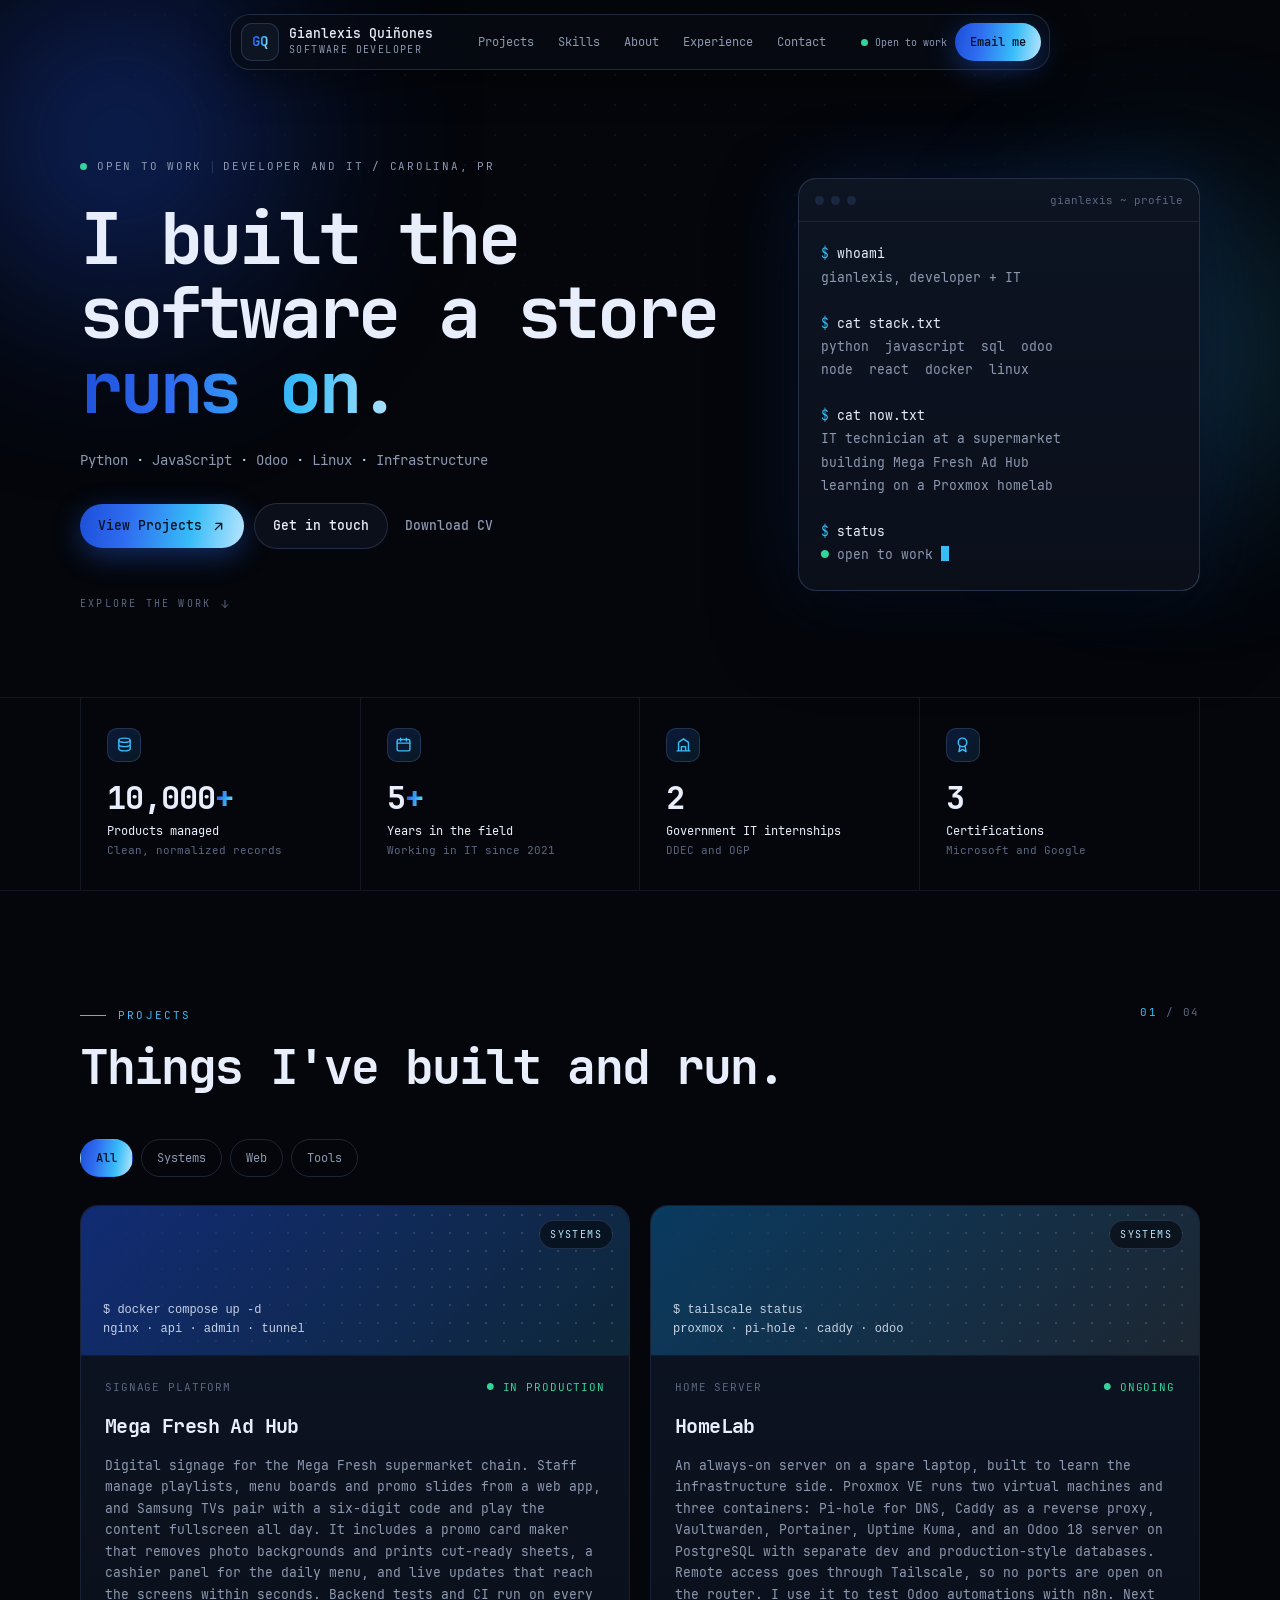
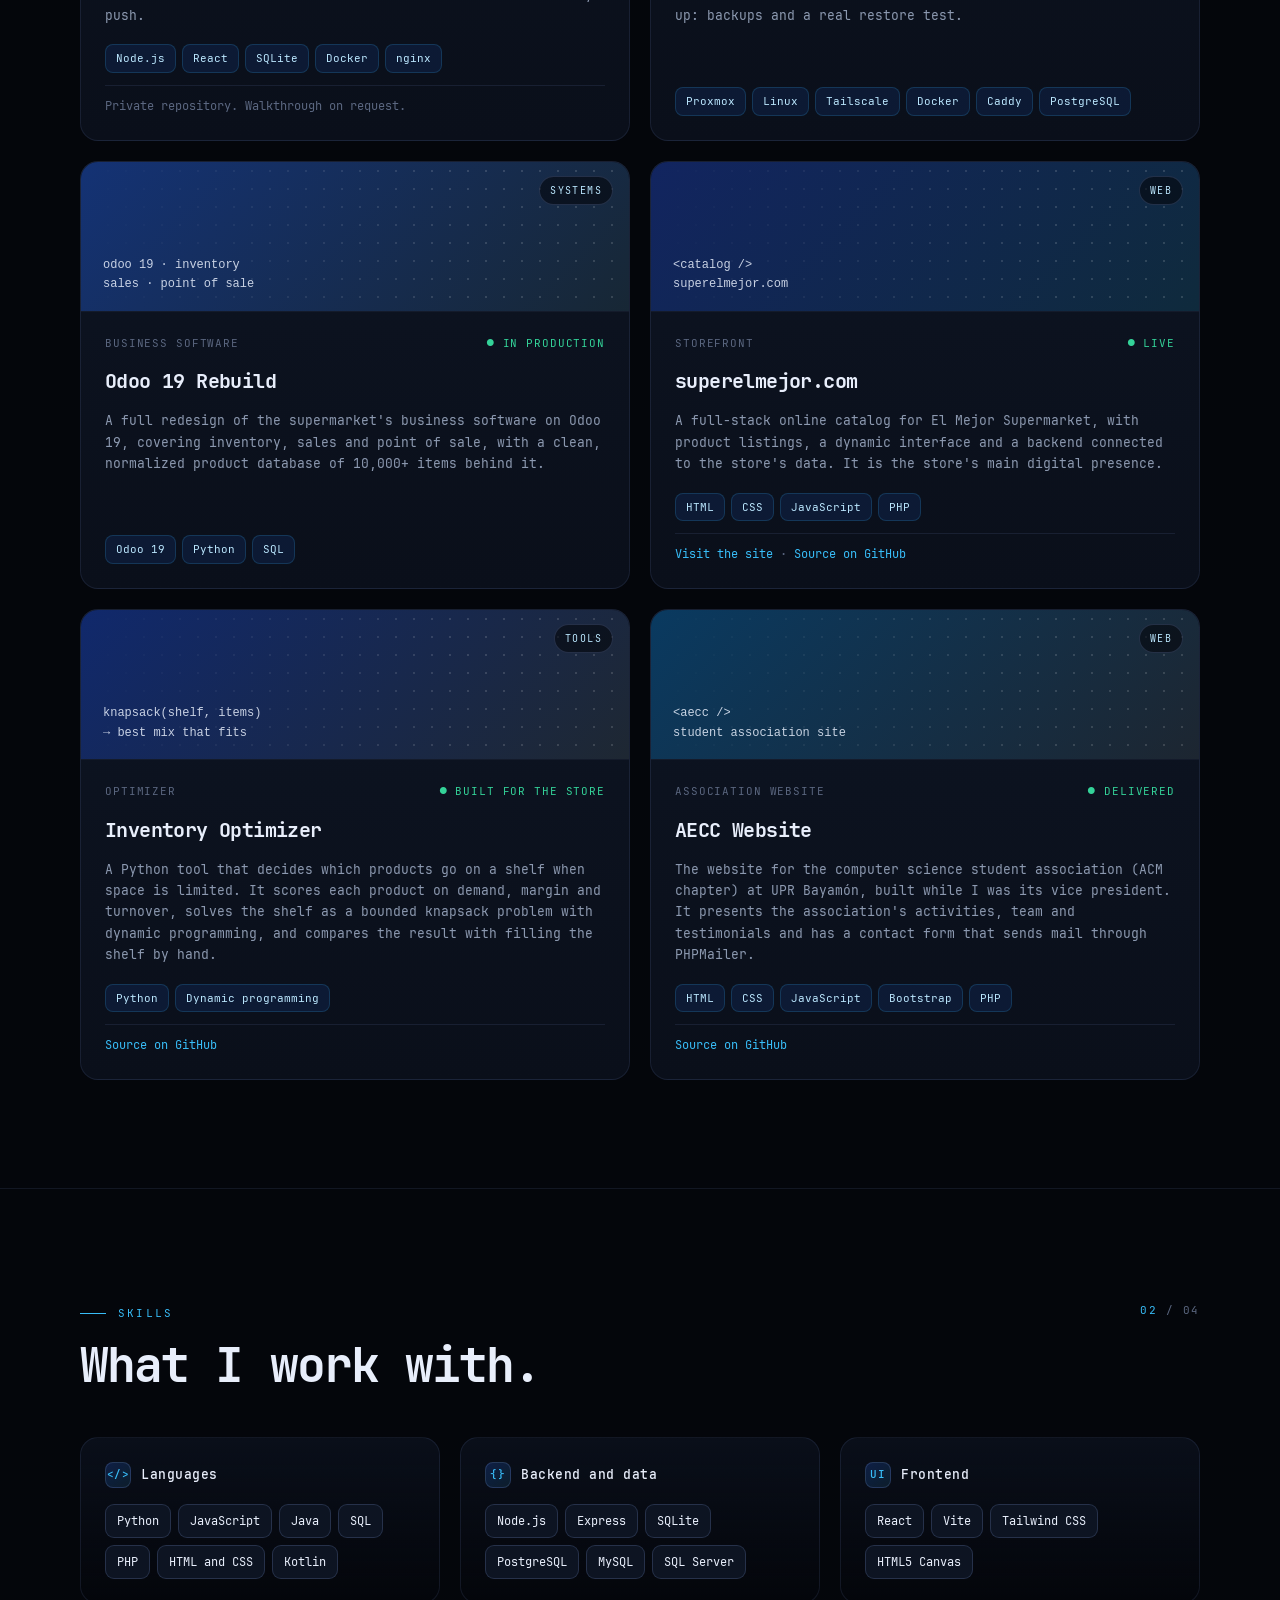
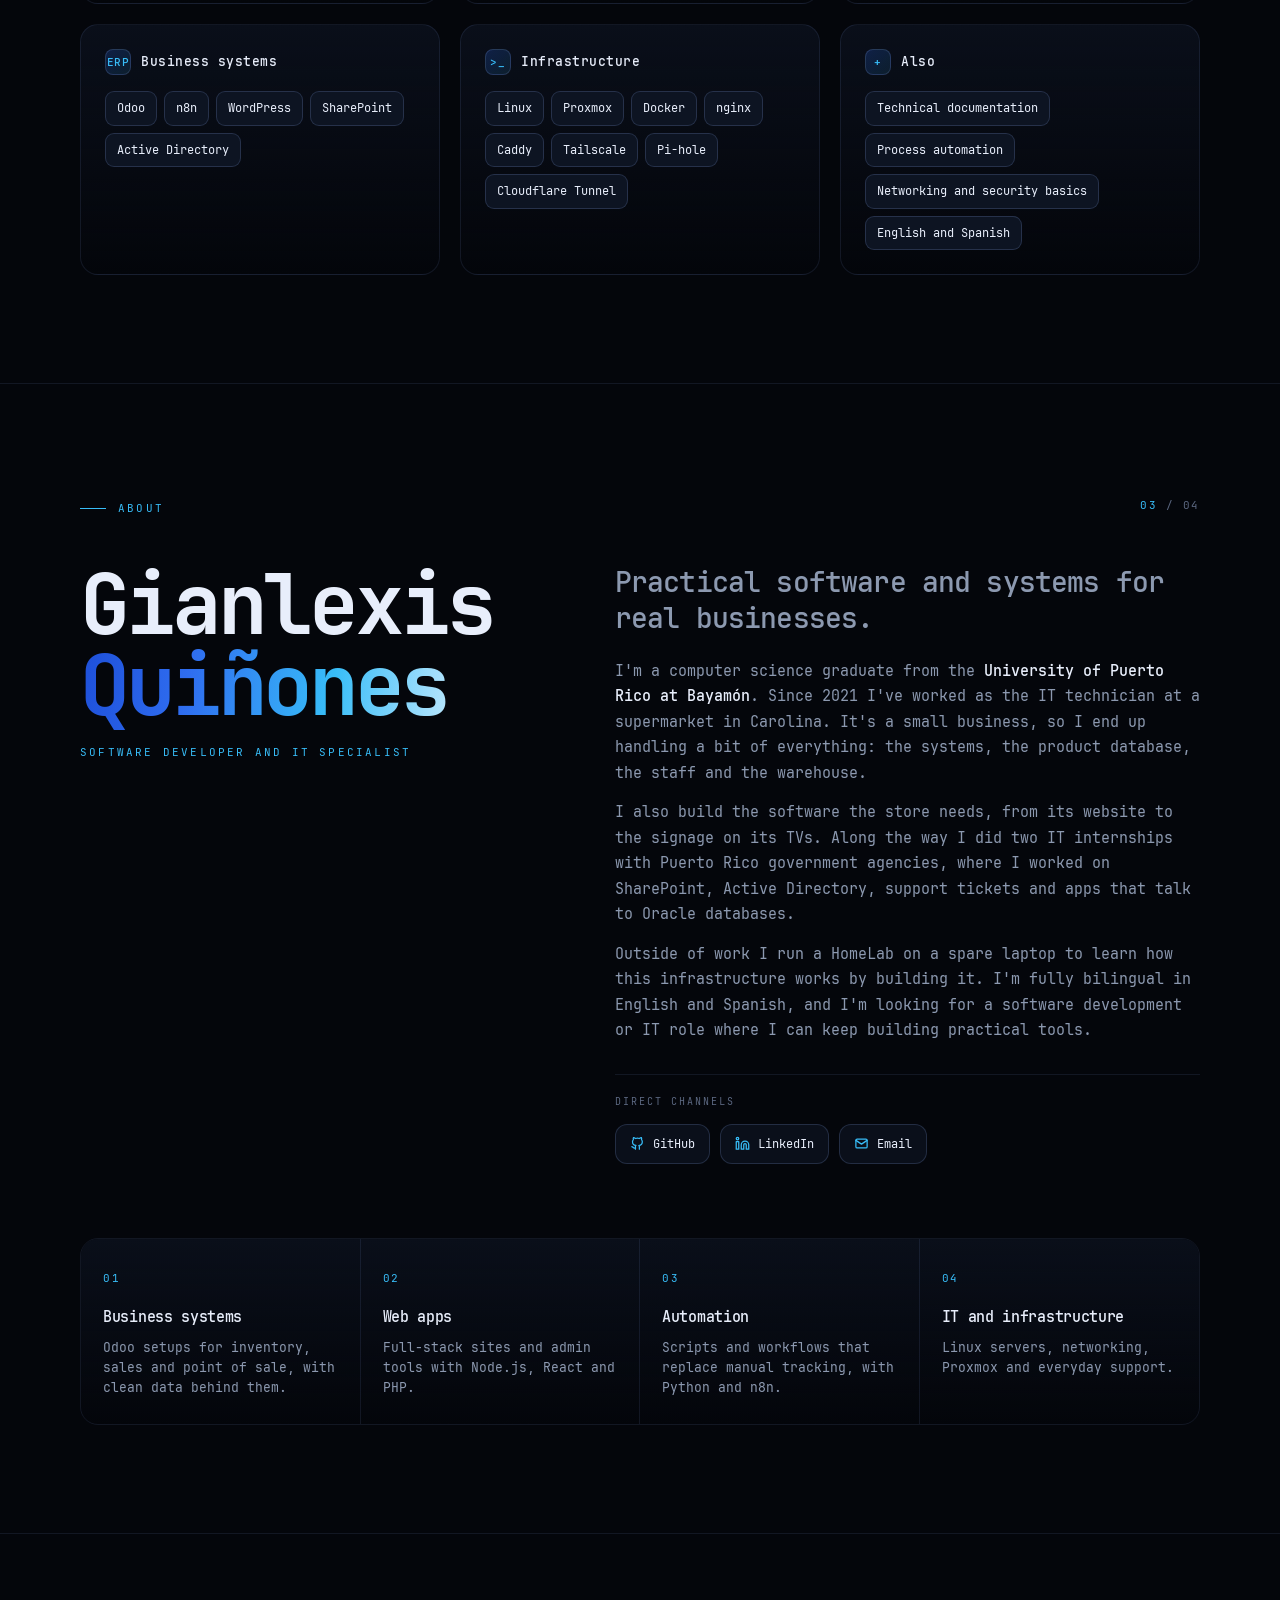
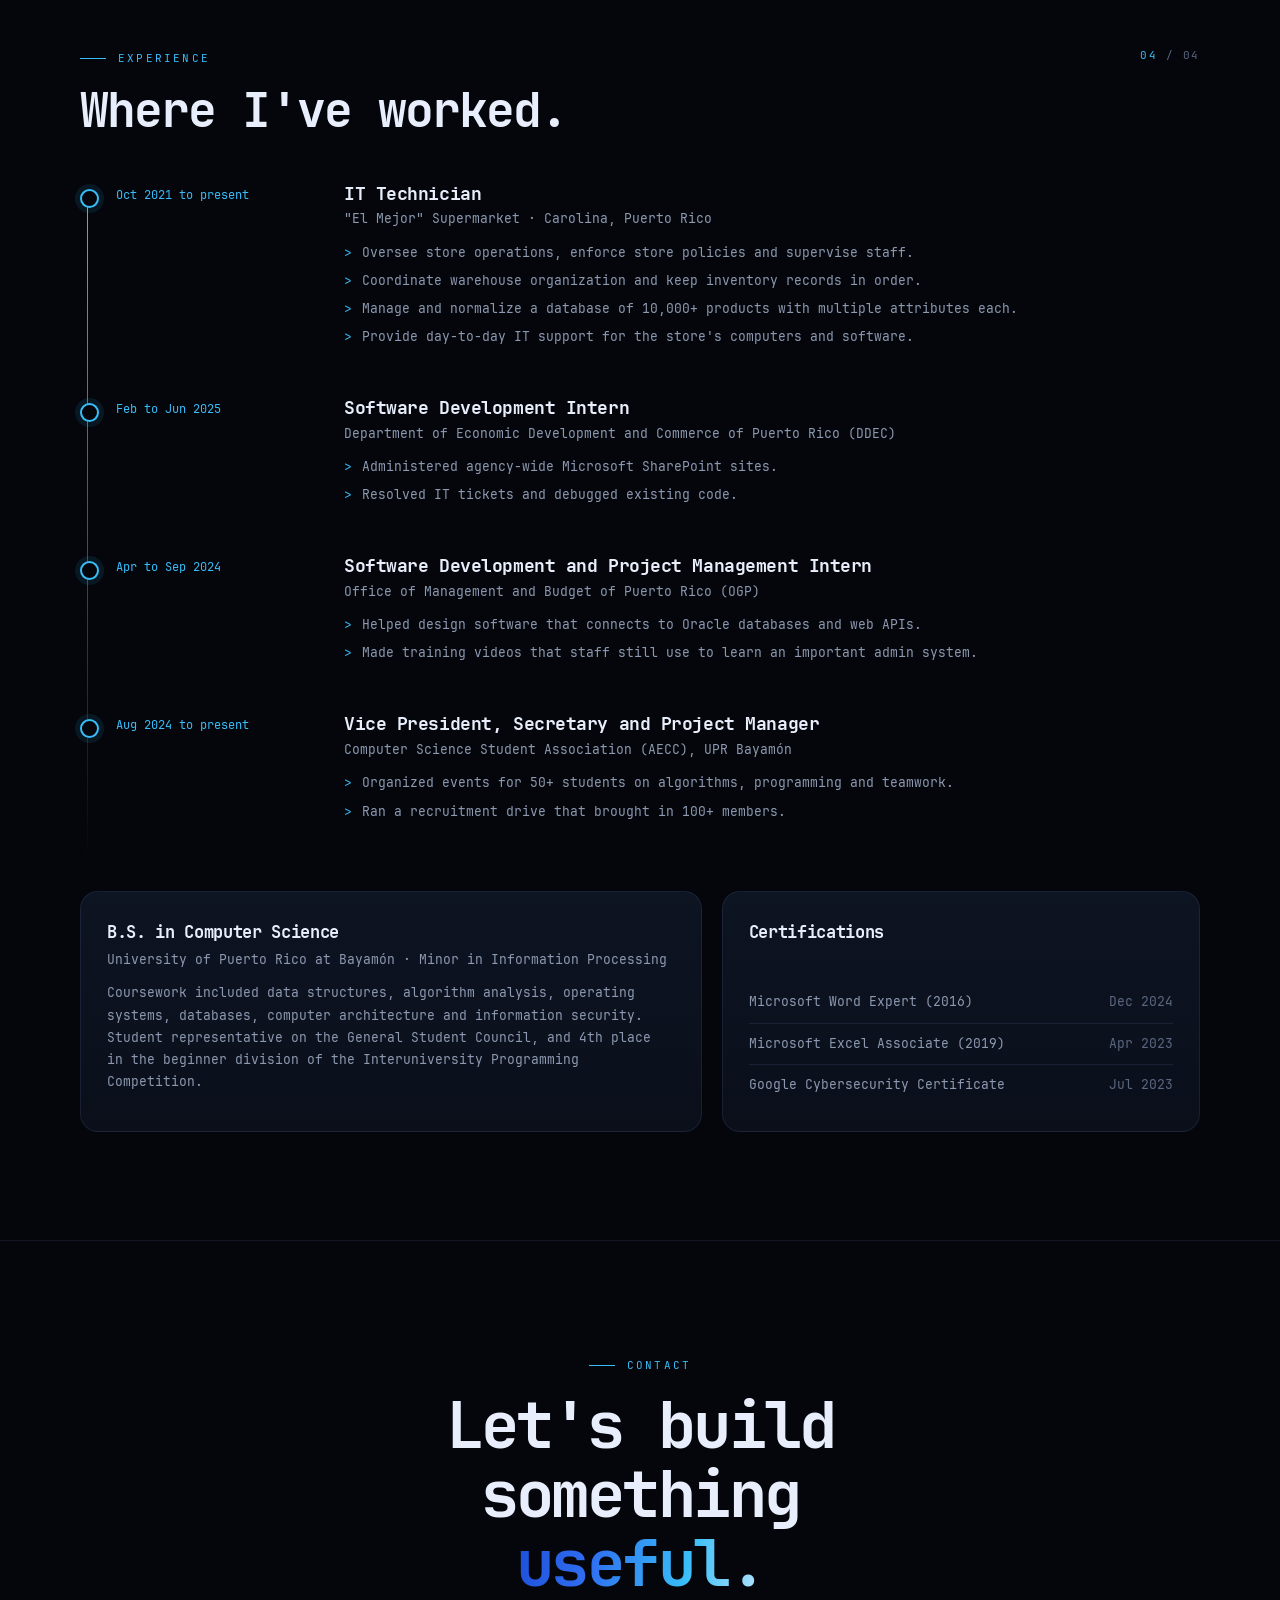
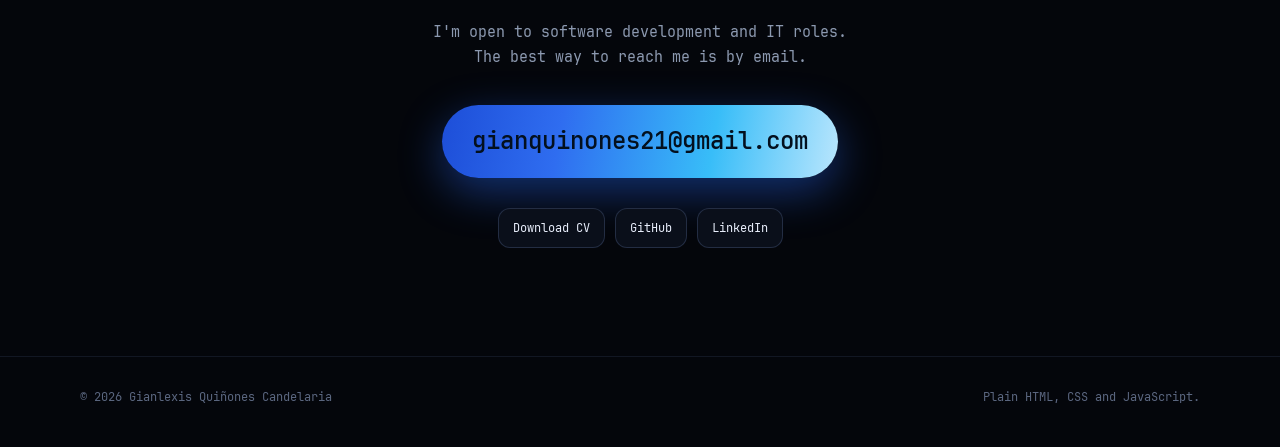
==== commit d261da8b: "Polish the portfolio: share image, search metadata, project source links Adds Open Graph and Twitter" ====
--- a/index.html
+++ b/index.html
@@ -6,14 +6,37 @@
   <title>Gianlexis Quiñones Candelaria | Software Developer and IT Specialist</title>
   <meta name="description" content="Software developer and IT specialist from Puerto Rico. I build the systems a business runs on, with Python, JavaScript, SQL, Odoo and Linux.">
   <meta name="theme-color" content="#04060b">
-  <meta property="og:title" content="Gianlexis Quiñones Candelaria">
-  <meta property="og:description" content="Software developer and IT specialist from Puerto Rico.">
+  <meta name="author" content="Gianlexis Quiñones Candelaria">
+  <meta property="og:title" content="Gianlexis Quiñones Candelaria | Software Developer and IT Specialist">
+  <meta property="og:description" content="Software developer and IT specialist from Puerto Rico. Python, JavaScript, SQL, Odoo and Linux.">
   <meta property="og:type" content="website">
   <meta property="og:url" content="https://ohitsgianlabs.xyz/">
+  <meta property="og:image" content="https://ohitsgianlabs.xyz/assets/og.png">
+  <meta property="og:image:width" content="1200">
+  <meta property="og:image:height" content="630">
+  <meta property="og:image:alt" content="Gianlexis Quiñones Candelaria, software developer and IT specialist">
+  <meta name="twitter:card" content="summary_large_image">
+  <meta name="twitter:title" content="Gianlexis Quiñones Candelaria | Software Developer and IT Specialist">
+  <meta name="twitter:description" content="Software developer and IT specialist from Puerto Rico.">
+  <meta name="twitter:image" content="https://ohitsgianlabs.xyz/assets/og.png">
   <link rel="canonical" href="https://ohitsgianlabs.xyz/">
   <link rel="icon" href="assets/favicon.svg" type="image/svg+xml">
   <link rel="preload" href="assets/fonts/jetbrains-mono-nl-regular.woff2" as="font" type="font/woff2" crossorigin>
   <link rel="stylesheet" href="css/style.css">
+  <script type="application/ld+json">
+  {
+    "@context": "https://schema.org",
+    "@type": "Person",
+    "name": "Gianlexis Quiñones Candelaria",
+    "jobTitle": "Software Developer and IT Specialist",
+    "url": "https://ohitsgianlabs.xyz/",
+    "email": "mailto:gianquinones21@gmail.com",
+    "address": { "@type": "PostalAddress", "addressLocality": "Carolina", "addressCountry": "PR" },
+    "alumniOf": { "@type": "CollegeOrUniversity", "name": "University of Puerto Rico at Bayamón" },
+    "knowsAbout": ["Python", "JavaScript", "SQL", "Odoo", "Linux", "Docker"],
+    "sameAs": ["https://github.com/ohitsgian21", "https://www.linkedin.com/in/gianquinones21/"]
+  }
+  </script>
 </head>
 <body>
   <a class="skip" href="#main">Skip to content</a>
@@ -59,8 +82,6 @@
           <a class="explore rv d3" href="#projects">Explore the work
             <svg viewBox="0 0 24 24" fill="none" stroke="currentColor" stroke-width="2" stroke-linecap="round" stroke-linejoin="round"><path d="M12 5v14M6 13l6 6 6-6"/></svg></a>
         </div>
-
-        <!-- To use a photo instead, replace this card with: <img class="photo" src="assets/me.jpg" alt="Gianlexis"> -->
         <div class="term rv d2" aria-label="About me, as a terminal">
           <div class="term-bar"><i></i><i></i><i></i><span>gianlexis ~ profile</span></div>
 <pre><span class="p">$</span> <span class="w">whoami</span>
@@ -159,7 +180,7 @@
               <h3>superelmejor.com</h3>
               <p>A full-stack online catalog for El Mejor Supermarket, with product listings, a dynamic interface and a backend connected to the store's data. It is the store's main digital presence.</p>
               <ul class="tags"><li>HTML</li><li>CSS</li><li>JavaScript</li><li>PHP</li></ul>
-              <div class="foot"><a href="https://superelmejor.com" rel="noopener">Visit the site</a></div>
+              <div class="foot"><a href="https://superelmejor.com" rel="noopener">Visit the site</a> · <a href="https://github.com/ohitsgian21/megafresh-carolina" rel="noopener">Source on GitHub</a></div>
             </div>
           </article>
 
@@ -170,7 +191,18 @@
               <h3>Inventory Optimizer</h3>
               <p>A Python tool that decides which products go on a shelf when space is limited. It scores each product on demand, margin and turnover, solves the shelf as a bounded knapsack problem with dynamic programming, and compares the result with filling the shelf by hand.</p>
               <ul class="tags"><li>Python</li><li>Dynamic programming</li></ul>
-              <div class="foot">Private repository.</div>
+              <div class="foot"><a href="https://github.com/ohitsgian21/Inventory-Optimizer" rel="noopener">Source on GitHub</a></div>
+            </div>
+          </article>
+
+          <article class="card rv d1" data-cat="web">
+            <div class="thumb" style="--g:linear-gradient(135deg,rgba(14,116,190,.5),rgba(186,230,253,.14))"><span class="tg">Web</span><code>&lt;aecc /&gt;<br>student association site</code></div>
+            <div class="card-b">
+              <div class="meta"><span>Association website</span><span class="st">● Delivered</span></div>
+              <h3>AECC Website</h3>
+              <p>The website for the computer science student association (ACM chapter) at UPR Bayamón, built while I was its vice president. It presents the association's activities, team and testimonials and has a contact form that sends mail through PHPMailer.</p>
+              <ul class="tags"><li>HTML</li><li>CSS</li><li>JavaScript</li><li>Bootstrap</li><li>PHP</li></ul>
+              <div class="foot"><a href="https://github.com/ohitsgian21/AECC-Website-24--25" rel="noopener">Source on GitHub</a></div>
             </div>
           </article>
         </div>
@@ -299,7 +331,7 @@
     </section>
   </main>
 
-  <footer><div class="wrap"><span>&copy; <span id="year">2026</span> Gianlexis Quiñones Candelaria</span><span>Built by hand with plain HTML, CSS and JavaScript.</span></div></footer>
+  <footer><div class="wrap"><span>&copy; <span id="year">2026</span> Gianlexis Quiñones Candelaria</span><span>Plain HTML, CSS and JavaScript.</span></div></footer>
 
   <button class="top" id="top-btn" aria-label="Back to top"><svg viewBox="0 0 24 24" fill="none" stroke="currentColor" stroke-width="2" stroke-linecap="round" stroke-linejoin="round"><path d="M12 19V5M6 11l6-6 6 6"/></svg></button>
   <script src="js/main.js" defer></script>
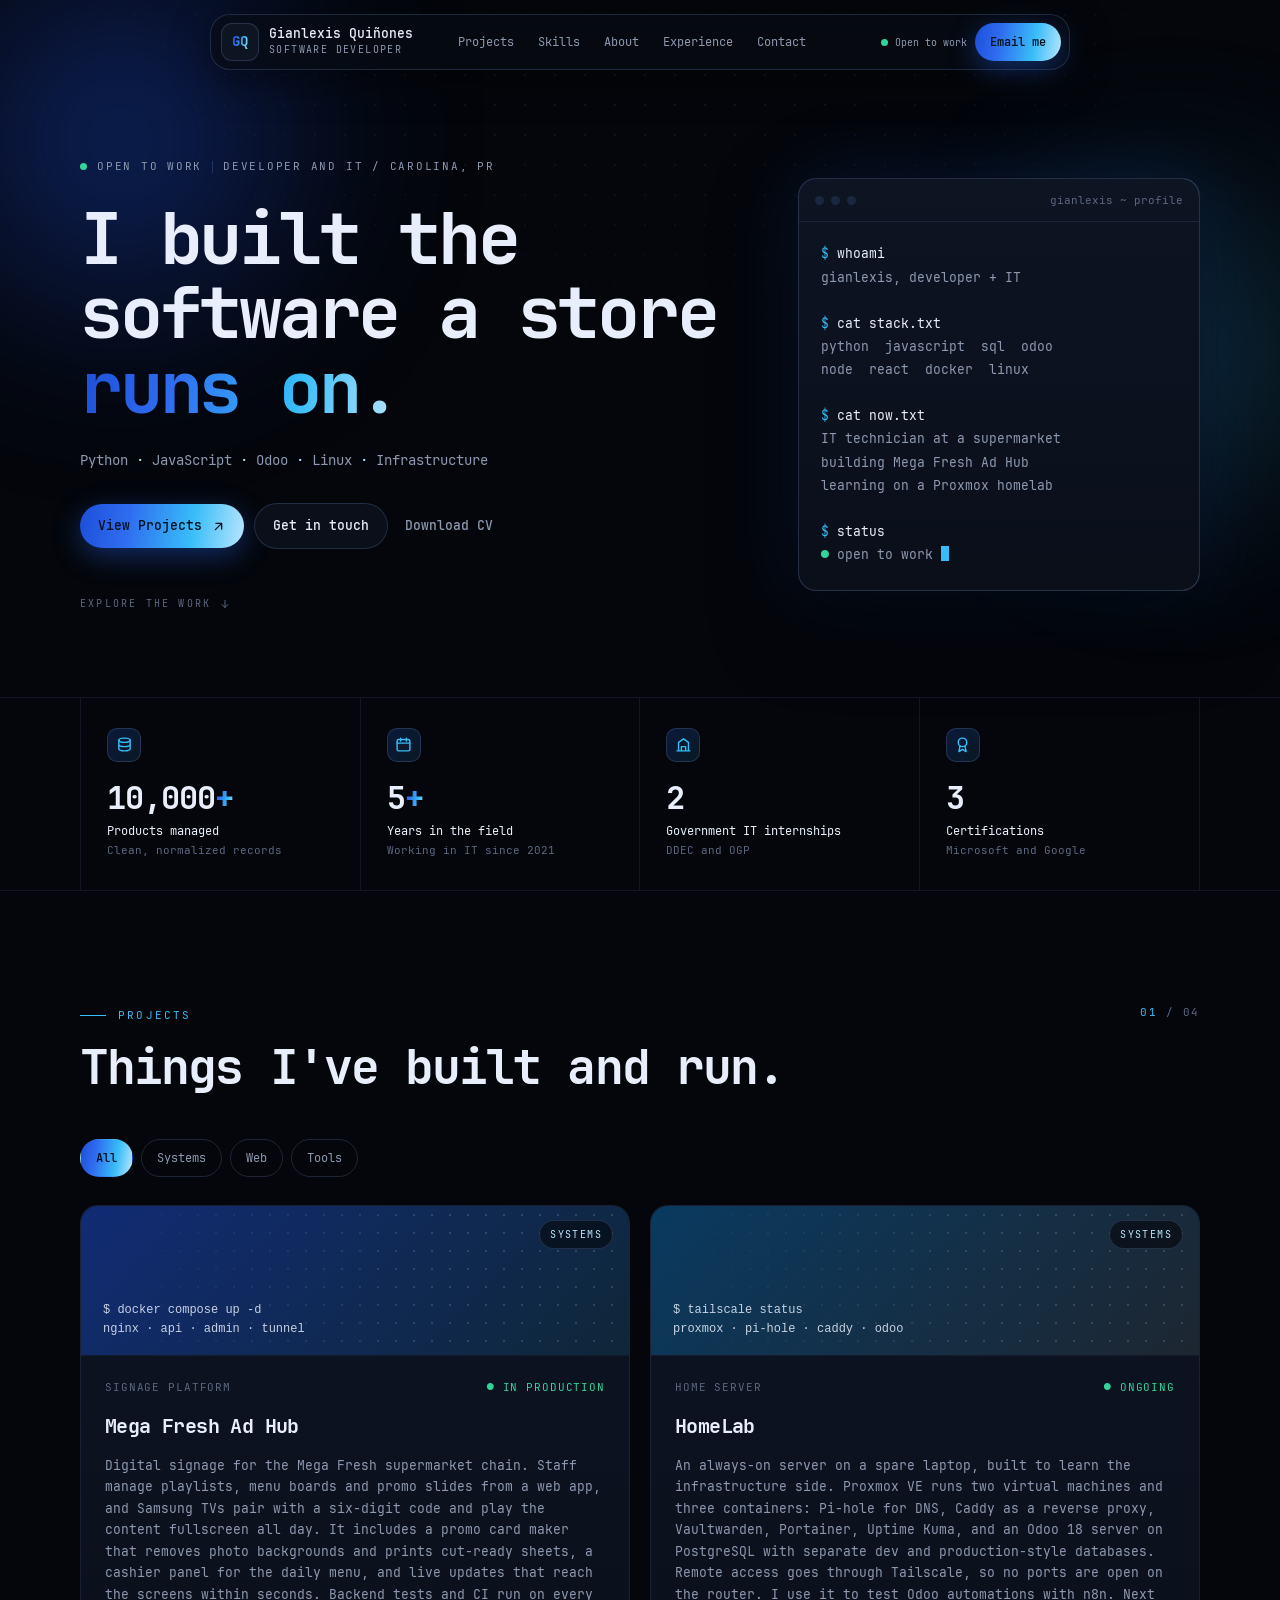
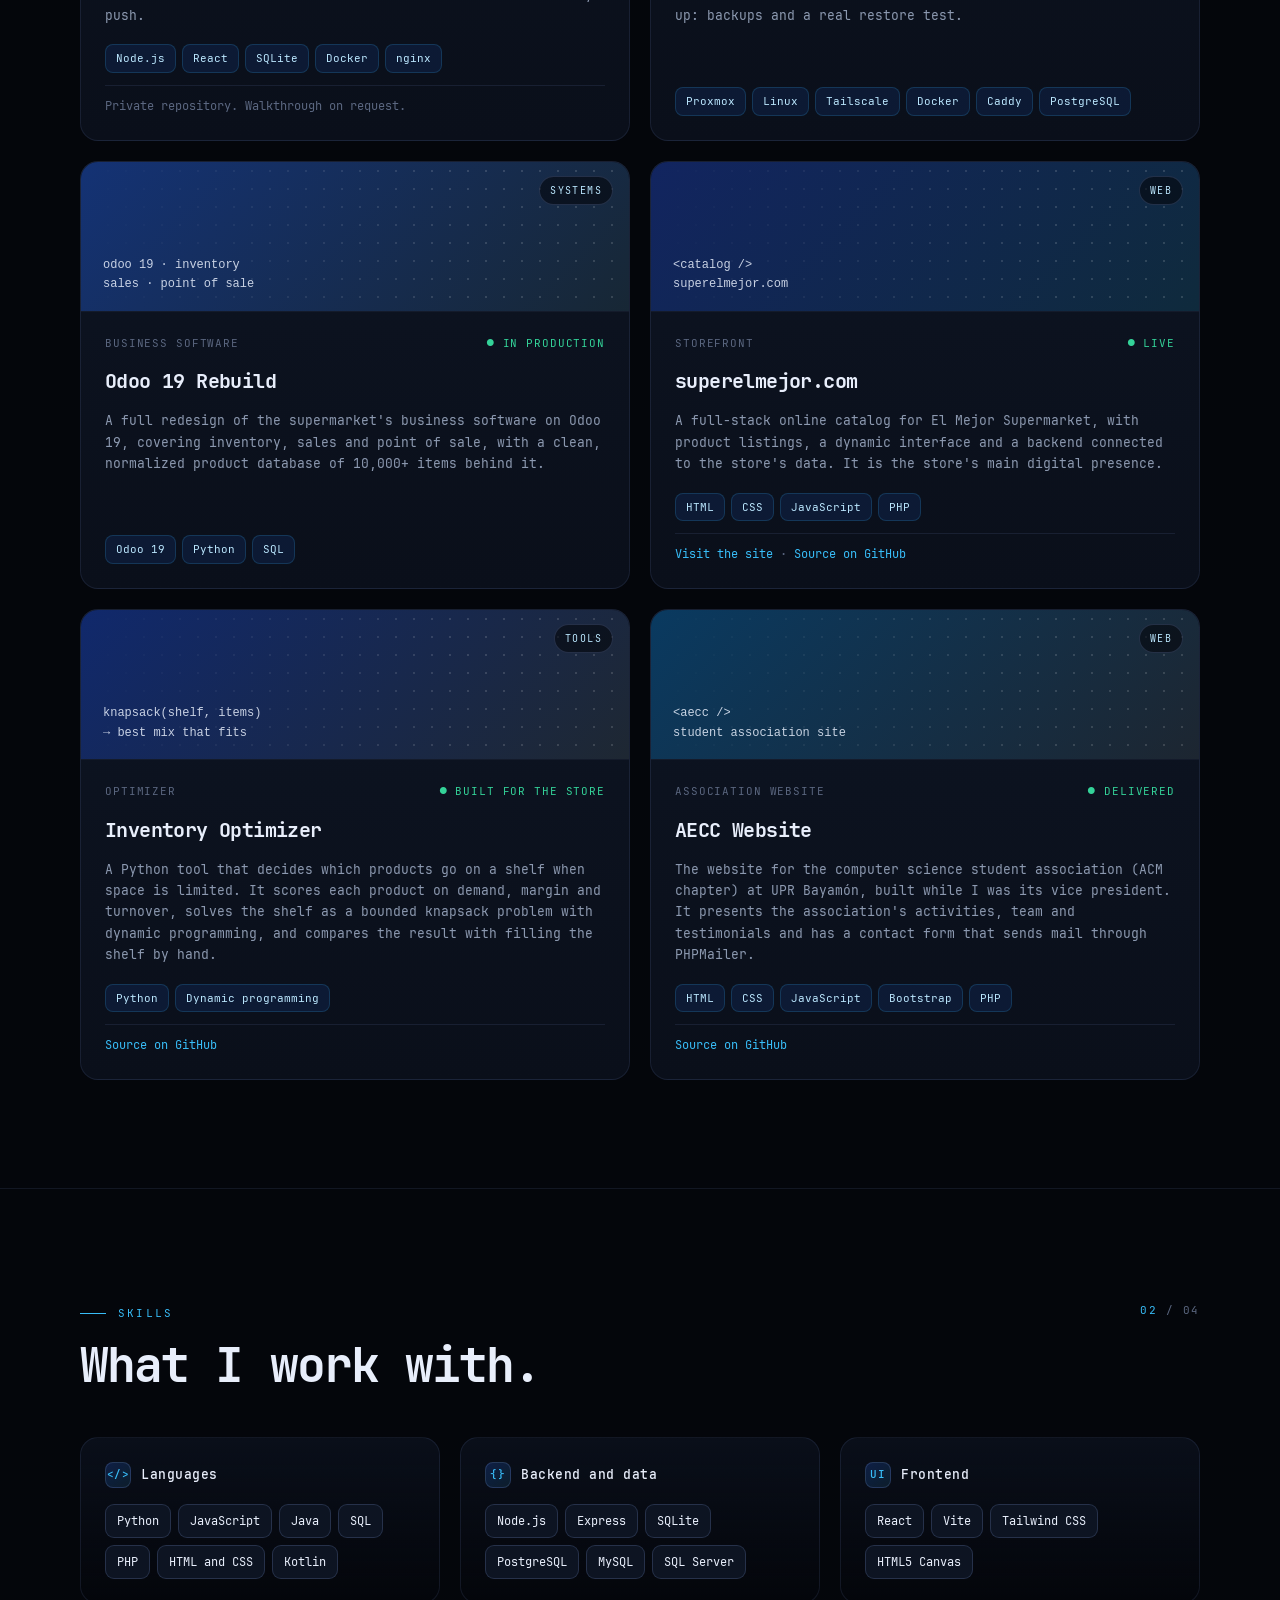
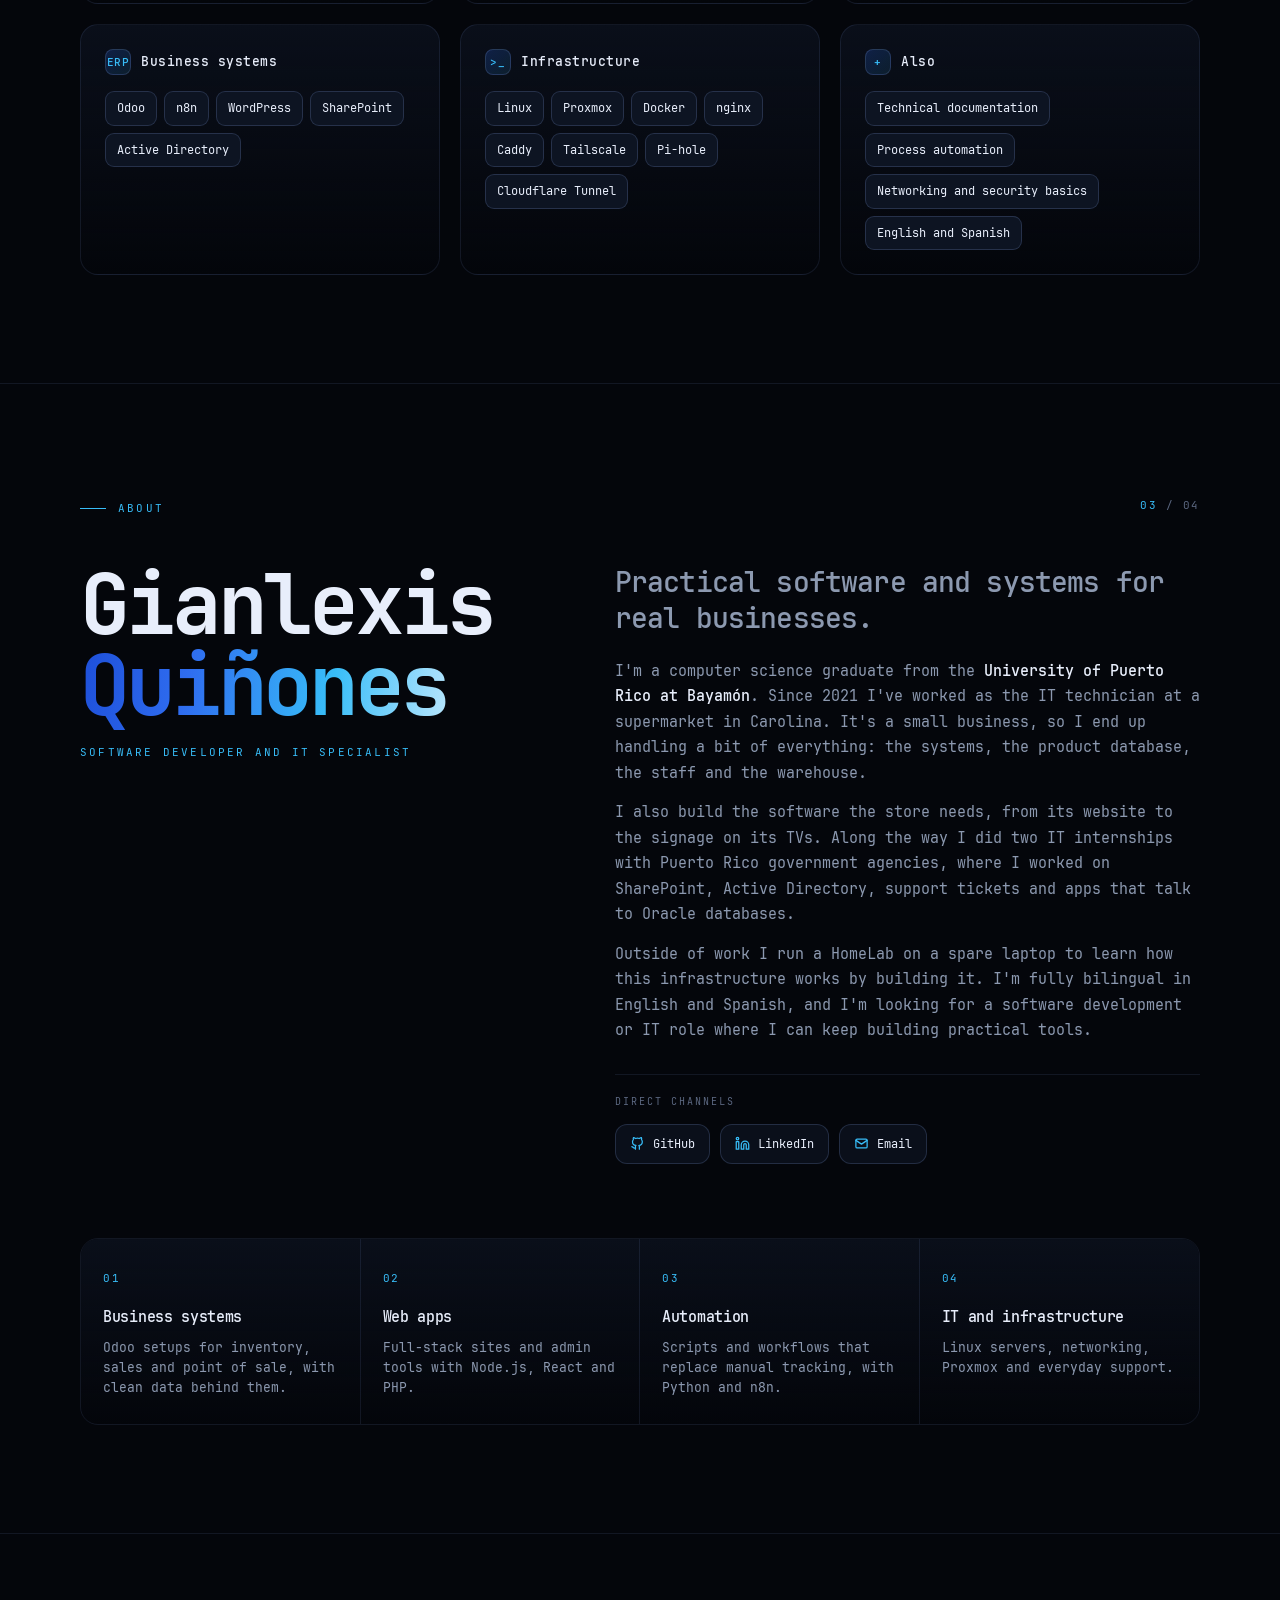
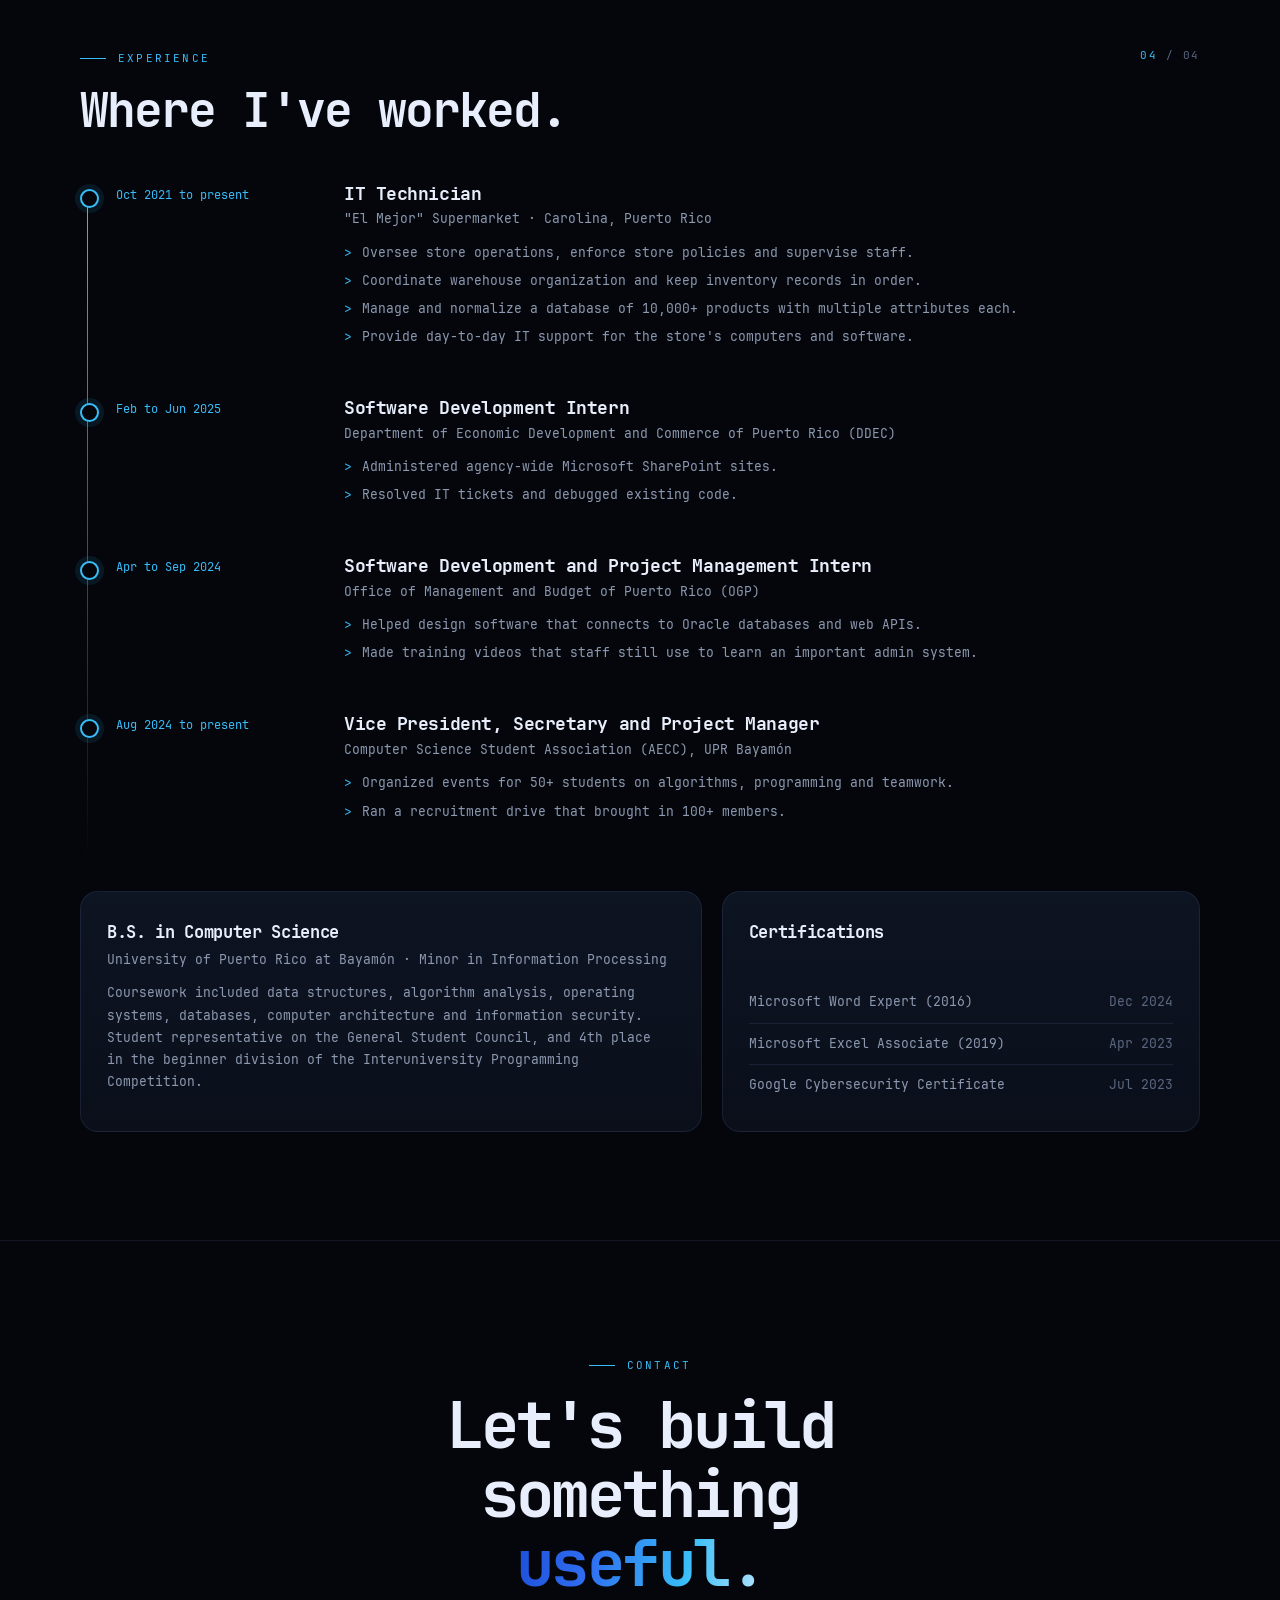
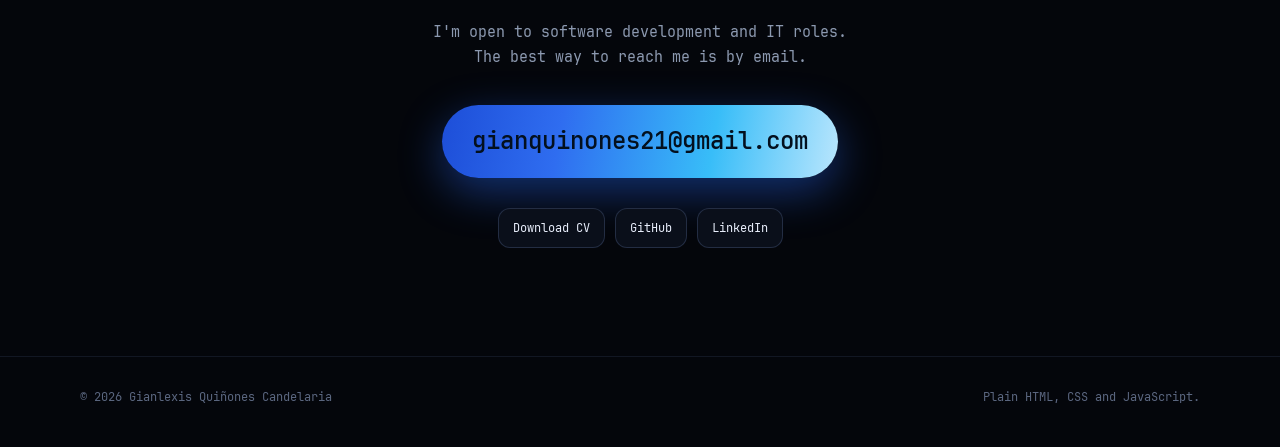
==== commit fa0aea3a: "Center the layout and add proper mobile support - Collapse the nav into the menu at 900px so it no l" ====
--- a/index.html
+++ b/index.html
@@ -2,7 +2,7 @@
 <html lang="en">
 <head>
   <meta charset="utf-8">
-  <meta name="viewport" content="width=device-width, initial-scale=1">
+  <meta name="viewport" content="width=device-width, initial-scale=1, viewport-fit=cover">
   <title>Gianlexis Quiñones Candelaria | Software Developer and IT Specialist</title>
   <meta name="description" content="Software developer and IT specialist from Puerto Rico. I build the systems a business runs on, with Python, JavaScript, SQL, Odoo and Linux.">
   <meta name="theme-color" content="#04060b">
@@ -10,16 +10,16 @@
   <meta property="og:title" content="Gianlexis Quiñones Candelaria | Software Developer and IT Specialist">
   <meta property="og:description" content="Software developer and IT specialist from Puerto Rico. Python, JavaScript, SQL, Odoo and Linux.">
   <meta property="og:type" content="website">
-  <meta property="og:url" content="https://ohitsgianlabs.xyz/">
-  <meta property="og:image" content="https://ohitsgianlabs.xyz/assets/og.png">
+  <meta property="og:url" content="https://www.ohitsgianlabs.xyz/">
+  <meta property="og:image" content="https://www.ohitsgianlabs.xyz/assets/og.png">
   <meta property="og:image:width" content="1200">
   <meta property="og:image:height" content="630">
   <meta property="og:image:alt" content="Gianlexis Quiñones Candelaria, software developer and IT specialist">
   <meta name="twitter:card" content="summary_large_image">
   <meta name="twitter:title" content="Gianlexis Quiñones Candelaria | Software Developer and IT Specialist">
   <meta name="twitter:description" content="Software developer and IT specialist from Puerto Rico.">
-  <meta name="twitter:image" content="https://ohitsgianlabs.xyz/assets/og.png">
-  <link rel="canonical" href="https://ohitsgianlabs.xyz/">
+  <meta name="twitter:image" content="https://www.ohitsgianlabs.xyz/assets/og.png">
+  <link rel="canonical" href="https://www.ohitsgianlabs.xyz/">
   <link rel="icon" href="assets/favicon.svg" type="image/svg+xml">
   <link rel="preload" href="assets/fonts/jetbrains-mono-nl-regular.woff2" as="font" type="font/woff2" crossorigin>
   <link rel="stylesheet" href="css/style.css">
@@ -29,7 +29,7 @@
     "@type": "Person",
     "name": "Gianlexis Quiñones Candelaria",
     "jobTitle": "Software Developer and IT Specialist",
-    "url": "https://ohitsgianlabs.xyz/",
+    "url": "https://www.ohitsgianlabs.xyz/",
     "email": "mailto:gianquinones21@gmail.com",
     "address": { "@type": "PostalAddress", "addressLocality": "Carolina", "addressCountry": "PR" },
     "alumniOf": { "@type": "CollegeOrUniversity", "name": "University of Puerto Rico at Bayamón" },
@@ -59,7 +59,8 @@
         <span class="status"><span class="dot"></span>Open to work</span>
         <a class="btn primary sm" href="mailto:gianquinones21@gmail.com">Email me</a>
         <button class="menu-btn" id="menu-btn" aria-label="Menu" aria-expanded="false" aria-controls="links">
-          <svg width="16" height="16" viewBox="0 0 24 24" fill="none" stroke="currentColor" stroke-width="2" stroke-linecap="round"><path d="M4 7h16M4 12h16M4 17h16"/></svg>
+          <svg class="i-open" width="16" height="16" viewBox="0 0 24 24" fill="none" stroke="currentColor" stroke-width="2" stroke-linecap="round"><path d="M4 7h16M4 12h16M4 17h16"/></svg>
+          <svg class="i-close" width="16" height="16" viewBox="0 0 24 24" fill="none" stroke="currentColor" stroke-width="2" stroke-linecap="round"><path d="M6 6l12 12M18 6 6 18"/></svg>
         </button>
       </div>
     </div>
@@ -69,8 +70,8 @@
     <!-- HERO -->
     <section class="hero" id="top">
       <div class="wrap hero-grid">
-        <div>
-          <p class="eyebrow rv"><span class="dot"></span>Open to work <i></i> Developer and IT / Carolina, PR</p>
+        <div class="hero-copy">
+          <p class="eyebrow rv"><span class="eb"><span class="dot"></span>Open to work</span><i></i><span class="eb">Developer and IT / Carolina, PR</span></p>
           <h1 class="hero-title rv d1">I built the software a store <span class="grad-text">runs on.</span></h1>
           <p class="hero-sub rv d2">Python <span>·</span> JavaScript <span>·</span> Odoo <span>·</span> Linux <span>·</span> Infrastructure</p>
           <div class="hero-cta rv d3">
@@ -304,7 +305,7 @@
             <p>Coursework included data structures, algorithm analysis, operating systems, databases, computer architecture and information security. Student representative on the General Student Council, and 4th place in the beginner division of the Interuniversity Programming Competition.</p>
           </div>
           <div class="panel rv d1">
-            <h3>Certifications</h3><p class="org">&nbsp;</p>
+            <h3>Certifications</h3><p class="org spacer" aria-hidden="true">&nbsp;</p>
             <ul>
               <li>Microsoft Word Expert (2016)<span>Dec 2024</span></li>
               <li>Microsoft Excel Associate (2019)<span>Apr 2023</span></li>
--- a/css/style.css
+++ b/css/style.css
@@ -13,8 +13,8 @@
   --r:18px; --max:1120px;
 }
 *{box-sizing:border-box;margin:0;padding:0}
-html{scroll-behavior:smooth;scroll-padding-top:96px;color-scheme:dark}
-body{background:var(--bg);color:var(--text);font-family:var(--mono);font-weight:400;font-size:15px;line-height:1.7;-webkit-font-smoothing:antialiased;overflow-x:hidden}
+html{scroll-behavior:smooth;scroll-padding-top:96px;color-scheme:dark;-webkit-text-size-adjust:100%;text-size-adjust:100%;overflow-x:hidden;overflow-x:clip}
+body{background:var(--bg);color:var(--text);font-family:var(--mono);font-weight:400;font-size:15px;line-height:1.7;-webkit-font-smoothing:antialiased;overflow-x:hidden;overflow-x:clip;-webkit-tap-highlight-color:transparent}
 a{color:inherit;text-decoration:none}
 ul{list-style:none}
 img,svg{display:block;max-width:100%}
@@ -35,22 +35,26 @@
 @keyframes drift{to{transform:translate3d(60px,50px,0) scale(1.12)}}
 
 /* header pill */
-.nav{position:fixed;top:14px;left:50%;transform:translateX(-50%);z-index:50;width:min(820px,100% - 24px)}
+.nav{position:fixed;top:max(14px,env(safe-area-inset-top));left:0;right:0;margin-inline:auto;z-index:50;width:min(860px,100% - 24px)}
 .nav-in{display:flex;align-items:center;gap:14px;padding:8px 8px 8px 10px;border-radius:20px;background:rgba(8,12,20,.72);border:1px solid var(--line-2);backdrop-filter:blur(16px);-webkit-backdrop-filter:blur(16px);box-shadow:0 10px 40px rgba(0,0,0,.45)}
 .brand{display:flex;align-items:center;gap:10px;min-width:0;margin-right:14px}
-.mono-badge{width:38px;height:38px;border-radius:11px;display:grid;place-items:center;font-weight:700;font-size:14px;background:var(--surface-2);border:1px solid var(--line-2)}
+.brand>span:last-child{min-width:0}
+.mono-badge{flex-shrink:0;width:38px;height:38px;border-radius:11px;display:grid;place-items:center;font-weight:700;font-size:14px;background:var(--surface-2);border:1px solid var(--line-2)}
 .brand b{display:block;font-weight:600;font-size:13px;line-height:1.2;white-space:nowrap}
 .brand small{display:block;font-size:10px;letter-spacing:.14em;text-transform:uppercase;color:var(--muted);white-space:nowrap}
-.links{display:flex;gap:2px;margin-left:6px}
+.links{display:flex;gap:2px;margin-left:6px;flex-shrink:0}
 .links a{position:relative;padding:8px 11px;font-size:12px;color:var(--muted);border-radius:10px;transition:color .2s}
 .links a:hover{color:var(--text)}
 .links a.active{color:var(--text)}
 .links a.active::after{content:"";position:absolute;left:11px;right:11px;bottom:2px;height:2px;border-radius:2px;background:var(--grad)}
-.nav-end{margin-left:auto;display:flex;align-items:center;gap:8px}
+.nav-end{margin-left:auto;display:flex;align-items:center;gap:8px;flex-shrink:0}
 .status{display:flex;align-items:center;gap:7px;font-size:10px;color:var(--muted);white-space:nowrap}
 .dot{width:7px;height:7px;border-radius:50%;background:#34d399;box-shadow:0 0 0 0 rgba(52,211,153,.6);animation:ping 2.4s infinite}
 @keyframes ping{70%{box-shadow:0 0 0 7px rgba(52,211,153,0)}100%{box-shadow:0 0 0 0 rgba(52,211,153,0)}}
-.menu-btn{display:none;width:38px;height:38px;border-radius:11px;border:1px solid var(--line-2);place-items:center}
+.menu-btn{display:none;flex-shrink:0;width:42px;height:42px;border-radius:12px;border:1px solid var(--line-2);place-items:center;transition:border-color .2s,background .2s}
+.menu-btn .i-close{display:none}
+.nav.open .menu-btn{border-color:rgba(56,189,248,.5);background:var(--surface-2)}
+.nav.open .menu-btn .i-open{display:none}.nav.open .menu-btn .i-close{display:block}
 
 /* buttons */
 .btn{display:inline-flex;align-items:center;gap:9px;padding:11px 18px;border-radius:999px;font-size:13px;font-weight:600;border:1px solid var(--line-2);background:var(--surface);transition:transform .2s,border-color .2s,box-shadow .2s;white-space:nowrap}
@@ -65,7 +69,8 @@
 /* hero */
 .hero{padding:clamp(120px,17vh,170px) 0 clamp(60px,9vh,96px)}
 .hero-grid{display:grid;grid-template-columns:1.25fr .75fr;gap:48px;align-items:center}
-.eyebrow{display:inline-flex;align-items:center;gap:10px;font-size:11px;letter-spacing:.16em;text-transform:uppercase;color:var(--muted);margin-bottom:26px}
+.eyebrow{display:inline-flex;flex-wrap:wrap;align-items:center;gap:6px 10px;font-size:11px;letter-spacing:.16em;text-transform:uppercase;color:var(--muted);margin-bottom:26px}
+.eyebrow .eb{display:inline-flex;align-items:center;gap:10px}
 .eyebrow i{width:1px;height:12px;background:var(--line-2)}
 h1.hero-title{font-weight:700;font-size:clamp(2.3rem,5.6vw,4.6rem);line-height:1.04;letter-spacing:-.045em}
 .hero-sub{margin-top:24px;color:var(--muted);font-size:14px}
@@ -101,7 +106,7 @@
 /* sections */
 section.s{padding:clamp(80px,12vh,130px) 0}
 .s-head{display:flex;align-items:baseline;justify-content:space-between;gap:20px;margin-bottom:46px}
-.idx{font-size:11px;letter-spacing:.14em;color:var(--faint)}
+.idx{font-size:11px;letter-spacing:.14em;color:var(--faint);white-space:nowrap}
 .idx b{color:var(--sky);font-weight:400}
 .label{display:inline-flex;align-items:center;gap:12px;font-size:11px;letter-spacing:.2em;text-transform:uppercase;color:var(--sky)}
 .label::before{content:"";width:26px;height:1px;background:var(--sky)}
@@ -141,7 +146,7 @@
 .thumb code{position:absolute;left:22px;bottom:16px;z-index:1;font-size:12px;color:rgba(232,238,251,.85);line-height:1.6}
 .thumb .tg{position:absolute;right:16px;top:14px;z-index:1;font-size:10px;letter-spacing:.14em;text-transform:uppercase;padding:5px 10px;border-radius:999px;background:rgba(4,6,11,.6);border:1px solid var(--line-2);color:var(--ice)}
 .card-b{padding:22px 24px 24px;display:flex;flex-direction:column;gap:12px;flex:1}
-.meta{display:flex;justify-content:space-between;font-size:11px;color:var(--faint);letter-spacing:.08em;text-transform:uppercase}
+.meta{display:flex;flex-wrap:wrap;justify-content:space-between;gap:4px 12px;font-size:11px;color:var(--faint);letter-spacing:.08em;text-transform:uppercase}
 .meta .st{color:#34d399}
 .card h3{font-weight:700;font-size:1.25rem;letter-spacing:-.03em}
 .card p{font-size:13px;color:var(--muted);line-height:1.65}
@@ -181,12 +186,12 @@
 .contact{text-align:center}
 .contact .h2{font-size:clamp(2rem,5.4vw,4rem);margin-inline:auto;max-width:14ch}
 .contact p{max-width:46ch;margin:22px auto 0;color:var(--muted)}
-.mail{display:inline-block;margin-top:34px;font-weight:600;font-size:clamp(1rem,2.6vw,1.5rem);padding:16px 30px;border-radius:999px;background:var(--grad);color:#03101e;box-shadow:0 14px 44px rgba(37,99,235,.45);transition:.25s;word-break:break-all}
+.mail{display:inline-block;margin-top:34px;font-weight:600;font-size:clamp(1rem,2.6vw,1.5rem);padding:16px 30px;border-radius:999px;background:var(--grad);color:#03101e;box-shadow:0 14px 44px rgba(37,99,235,.45);transition:.25s;max-width:100%;overflow-wrap:anywhere}
 .mail:hover{transform:translateY(-3px);box-shadow:0 20px 56px rgba(56,189,248,.45)}
 .contact .chan-list{justify-content:center;margin-top:30px}
-footer{border-top:1px solid var(--line);padding:30px 0 40px;font-size:12px;color:var(--faint)}
+footer{border-top:1px solid var(--line);padding:30px 0 max(40px,calc(env(safe-area-inset-bottom) + 24px));font-size:12px;color:var(--faint)}
 footer .wrap{display:flex;justify-content:space-between;flex-wrap:wrap;gap:12px}
-.top{position:fixed;left:18px;bottom:18px;width:40px;height:40px;border-radius:50%;display:grid;place-items:center;background:rgba(8,12,20,.8);border:1px solid var(--line-2);backdrop-filter:blur(10px);opacity:0;pointer-events:none;transition:.25s;z-index:40}
+.top{position:fixed;left:max(18px,env(safe-area-inset-left));bottom:max(18px,env(safe-area-inset-bottom));width:40px;height:40px;border-radius:50%;display:grid;place-items:center;background:rgba(8,12,20,.8);border:1px solid var(--line-2);backdrop-filter:blur(10px);opacity:0;pointer-events:none;transition:.25s;z-index:40}
 .top.show{opacity:1;pointer-events:auto}
 .top:hover{border-color:var(--sky)}
 .top svg{width:15px;height:15px}
@@ -196,28 +201,78 @@
 .rv.in{opacity:1;transform:none}
 .rv.d1{transition-delay:.08s}.rv.d2{transition-delay:.16s}.rv.d3{transition-delay:.24s}
 
+@media (max-width:1000px){.status{display:none}}
 @media (max-width:980px){
   .hero-grid,.about-grid,.edu{grid-template-columns:1fr}
-  .term{max-width:520px}
+  .hero-copy{text-align:center}
+  .eyebrow,.hero-cta{justify-content:center}
+  .term{width:100%;max-width:560px;margin-inline:auto}
   .stats-grid{grid-template-columns:repeat(2,1fr)}
   .stat:nth-child(2){border-right:0}
   .stat:nth-child(-n+2){border-bottom:1px solid var(--line)}
   .do{grid-template-columns:repeat(2,1fr)}
   .do div:nth-child(2){border-right:0}.do div:nth-child(-n+2){border-bottom:1px solid var(--line)}
   .sk-grid{grid-template-columns:repeat(2,1fr)}
-}
-@media (max-width:760px){
-  .links{display:none;position:absolute;left:0;right:0;top:calc(100% + 8px);flex-direction:column;padding:10px;border-radius:18px;background:rgba(8,12,20,.96);border:1px solid var(--line-2);margin:0}
-  .nav.open .links{display:flex}
-  .links a{padding:12px}
+  .about-grid{gap:32px}
+  .about-grid>div:first-child{text-align:center}
+  .edu .spacer{display:none}
+}
+@media (max-width:900px){
+  .links{display:none;position:absolute;left:0;right:0;top:calc(100% + 8px);flex-direction:column;gap:2px;padding:8px;border-radius:18px;background:#080c14;border:1px solid var(--line-2);box-shadow:0 20px 50px rgba(0,0,0,.55);margin:0;max-height:calc(100dvh - 110px);overflow-y:auto}
+  .nav.open .links{display:flex;animation:drop .2s ease-out}
+  .links a{padding:13px 14px;font-size:13px;border-radius:12px}
+  .links a:hover,.links a.active{background:var(--surface-2)}
   .links a.active::after{display:none}
   .menu-btn{display:grid}
-  .status{display:none}
+}
+@keyframes drop{from{opacity:0;transform:translateY(-6px)}}
+@media (max-width:760px){
+  html{scroll-padding-top:84px}
+  .wrap{width:min(var(--max),100% - 32px)}
+  .hero{padding:clamp(108px,15vh,130px) 0 56px}
+  .hero-sub{display:flex;flex-wrap:wrap;justify-content:center;gap:2px 14px}
+  .hero-sub span{display:none}
+  section.s{padding:72px 0}
+  .s-head{flex-direction:column;align-items:center;text-align:center;gap:10px;margin-bottom:32px}
+  .s-head .idx{order:-1}
+  .filters{justify-content:center}
   .grid,.sk-grid{grid-template-columns:1fr}
-  .tl-i{grid-template-columns:1fr;gap:6px}
-  .wrap{width:min(var(--max),100% - 32px)}
-  .stat{padding:24px 18px}
+  .grid,.sk-grid,.edu{gap:16px}
+  .card:hover{transform:none}
+  .card-b{padding:20px}
+  .thumb{height:130px}
+  .thumb code{left:20px}
+  .sk{padding:20px}
+  .tl-i{grid-template-columns:1fr;gap:6px;padding-bottom:34px;padding-left:32px}
+  .panel{padding:22px 20px}
+  .do{margin-top:48px}
+  .stat{padding:24px 16px;text-align:center}
+  .stat .ic{margin:0 auto 14px}
   .brand small{display:none}
-}
-@media (max-width:420px){.nav-end .btn{display:none}.do{grid-template-columns:1fr}.do div{border-right:0!important;border-bottom:1px solid var(--line)}.do div:last-child{border-bottom:0}}
+  .mail{padding:14px 22px}
+  footer .wrap{flex-direction:column;align-items:center;text-align:center;gap:6px}
+}
+@media (max-width:560px){
+  .eyebrow{flex-direction:column;gap:8px;letter-spacing:.14em}
+  .eyebrow i{display:none}
+  .hero-cta{flex-direction:column;align-items:stretch;max-width:340px;margin-inline:auto}
+  .hero-cta .btn{justify-content:center}
+  .explore{margin-top:34px}
+  .stat .n{font-size:1.65rem}
+  .chan{text-align:center}
+  .about-copy .chan-list{justify-content:center}
+}
+@media (max-width:420px){
+  .nav-end .btn{display:none}
+  .do{grid-template-columns:1fr}.do div{border-right:0!important;border-bottom:1px solid var(--line)}.do div:last-child{border-bottom:0}
+  .term pre{font-size:12px;padding:18px 18px 20px}
+  .panel li{flex-direction:column;gap:2px}
+}
+@media (max-width:340px){
+  .wrap{width:calc(100% - 24px)}
+  .stats-grid{grid-template-columns:1fr}
+  .stat{border-right:0!important;border-bottom:1px solid var(--line)}
+  .stat:last-child{border-bottom:0}
+}
+@media (hover:none){.btn:hover,.chip:hover,.card:hover{transform:none}}
 @media (prefers-reduced-motion:reduce){*{animation:none!important;transition:none!important;scroll-behavior:auto!important}.rv{opacity:1;transform:none}}
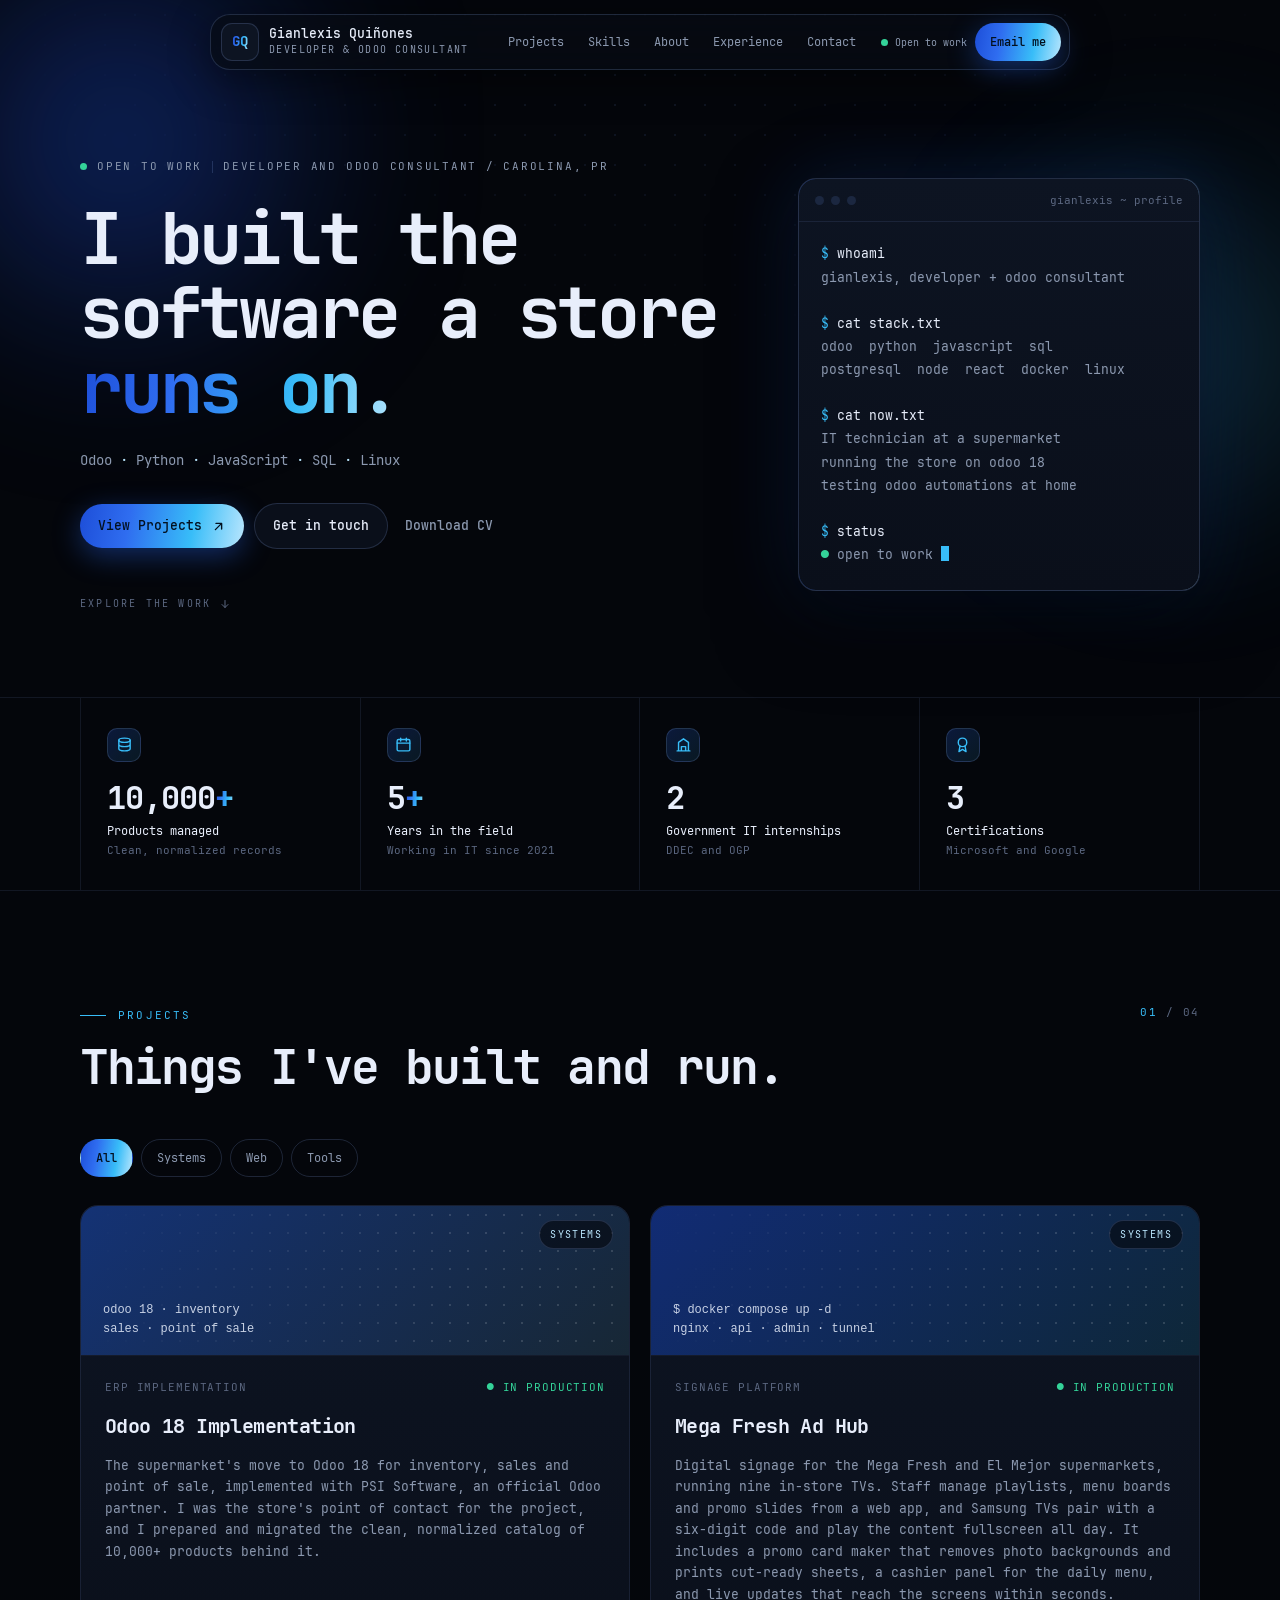
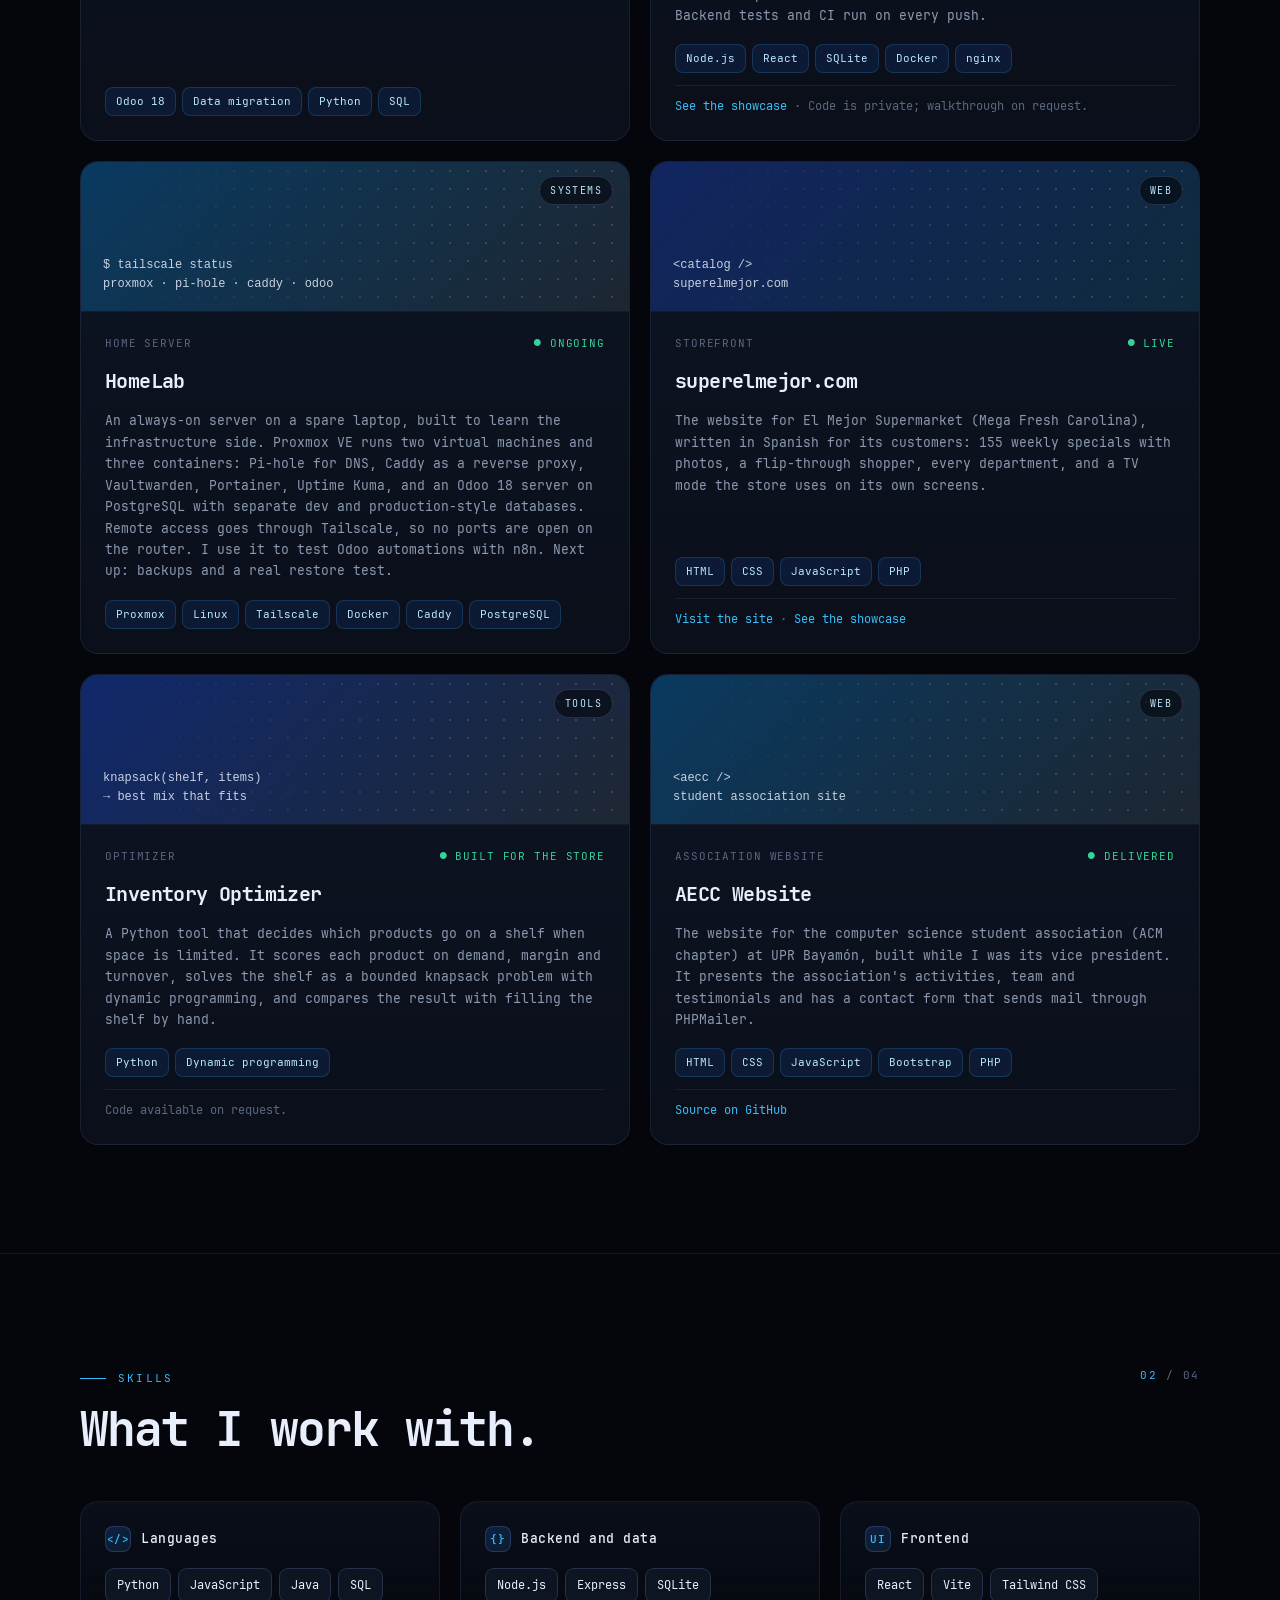
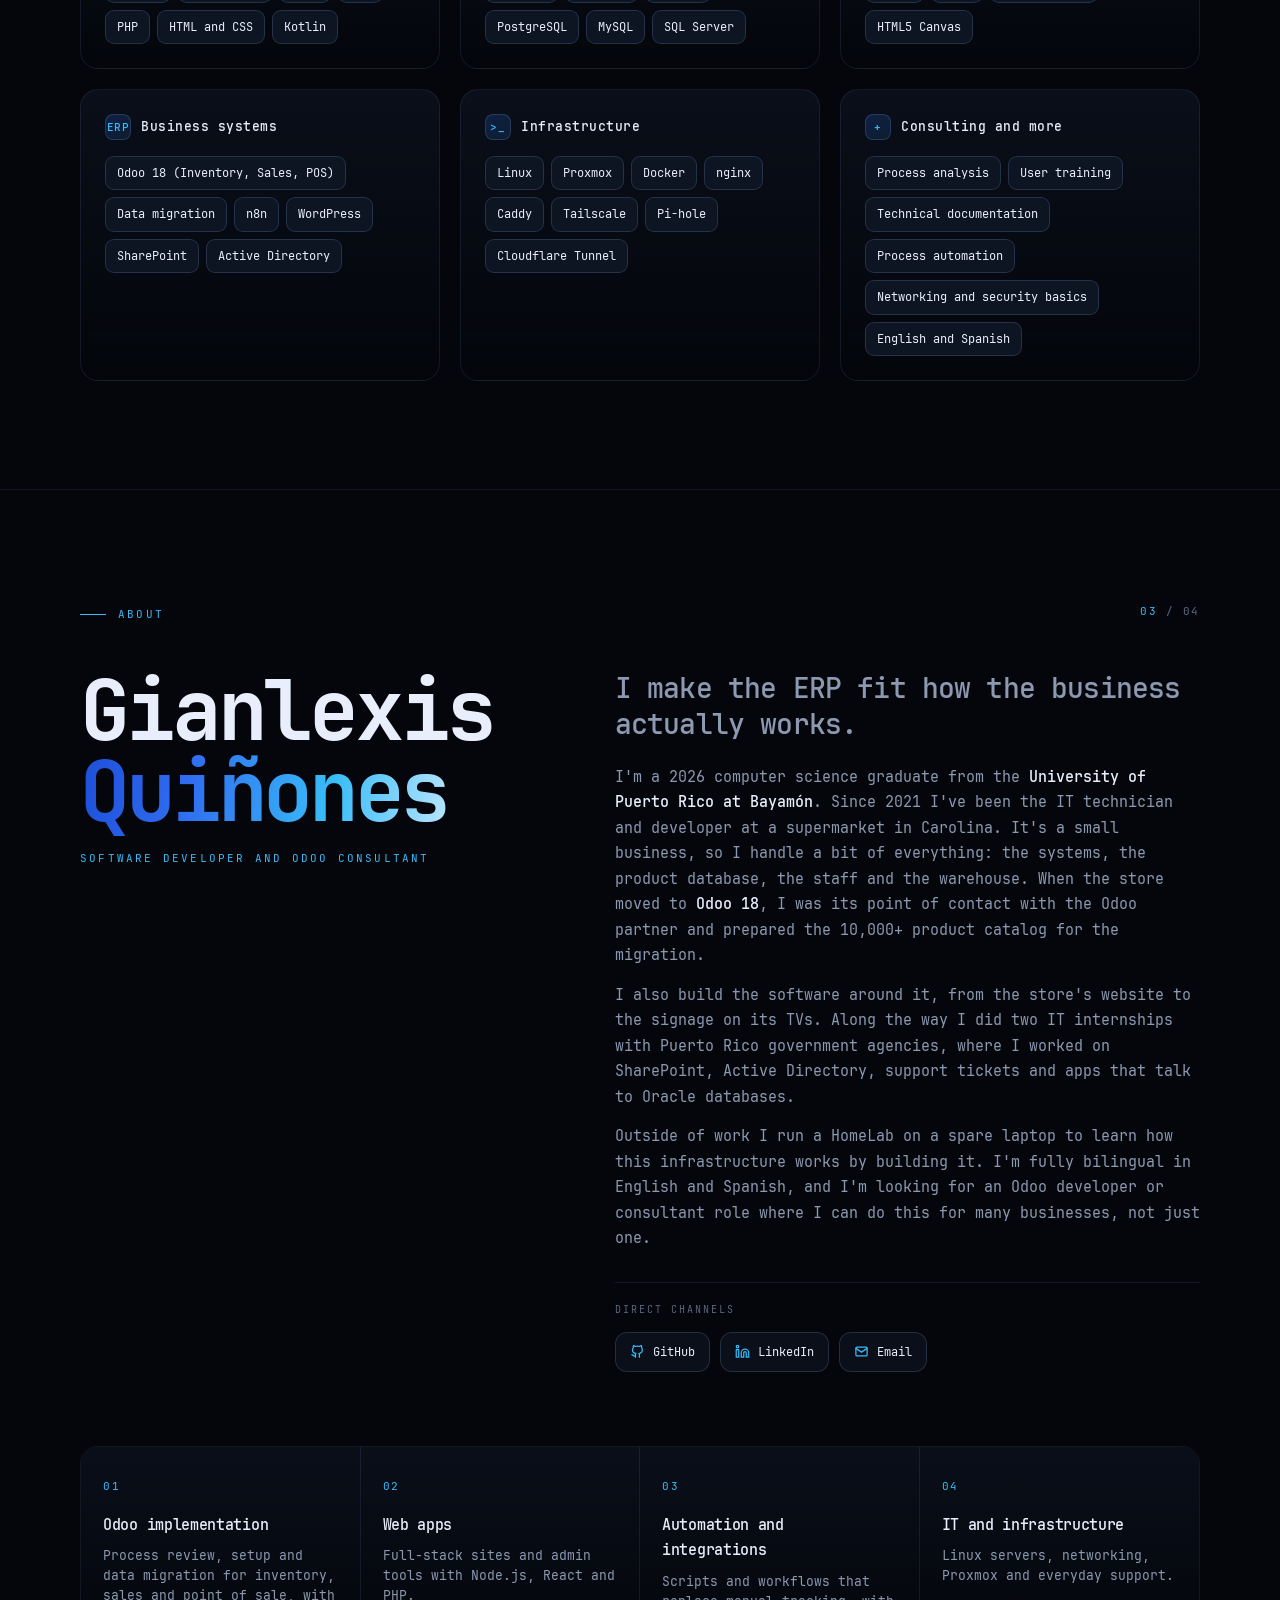
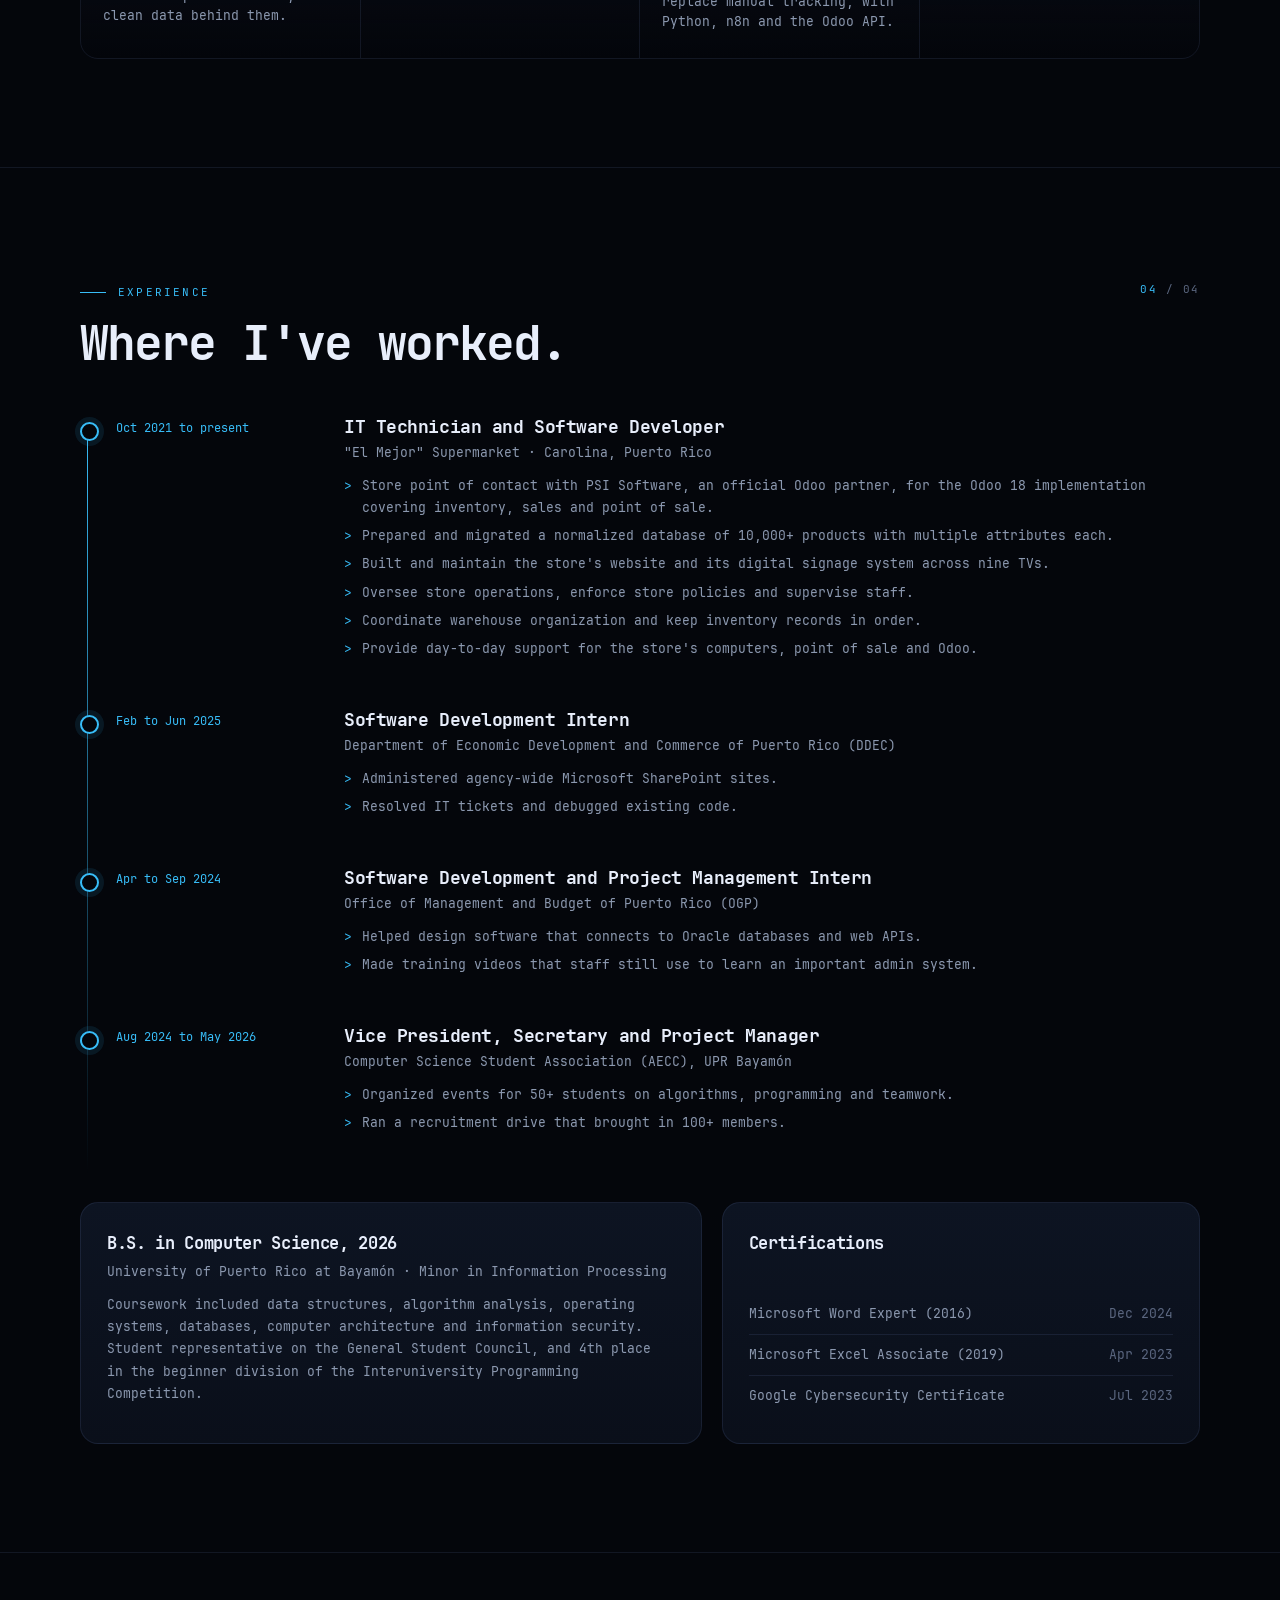
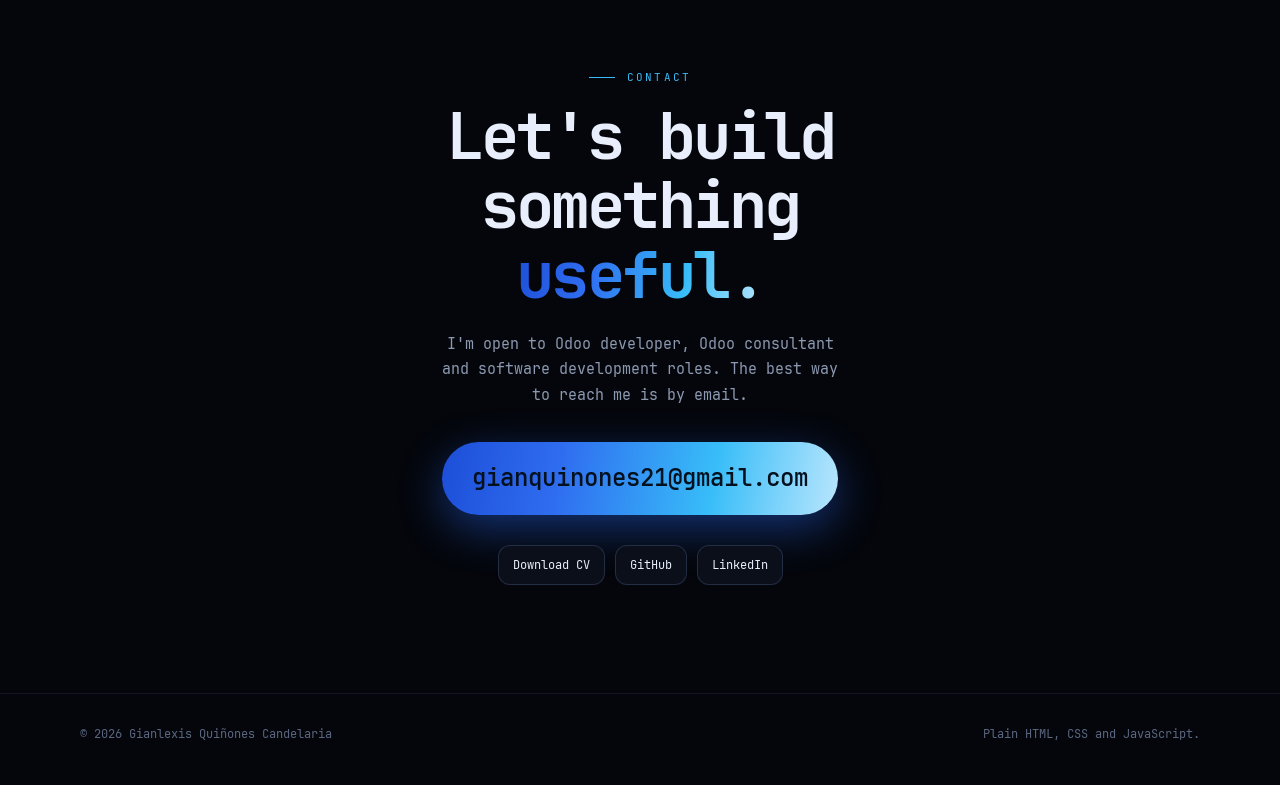
==== commit d1c203bc: "Reposition as developer and Odoo consultant; fix inconsistencies - Odoo project is Odoo 18 (was "Odo" ====
--- a/index.html
+++ b/index.html
@@ -3,21 +3,21 @@
 <head>
   <meta charset="utf-8">
   <meta name="viewport" content="width=device-width, initial-scale=1, viewport-fit=cover">
-  <title>Gianlexis Quiñones Candelaria | Software Developer and IT Specialist</title>
-  <meta name="description" content="Software developer and IT specialist from Puerto Rico. I build the systems a business runs on, with Python, JavaScript, SQL, Odoo and Linux.">
+  <title>Gianlexis Quiñones Candelaria | Software Developer and Odoo Consultant</title>
+  <meta name="description" content="Software developer and Odoo consultant from Puerto Rico. I implement, migrate and build on Odoo, and write the Python, JavaScript and SQL around it.">
   <meta name="theme-color" content="#04060b">
   <meta name="author" content="Gianlexis Quiñones Candelaria">
-  <meta property="og:title" content="Gianlexis Quiñones Candelaria | Software Developer and IT Specialist">
-  <meta property="og:description" content="Software developer and IT specialist from Puerto Rico. Python, JavaScript, SQL, Odoo and Linux.">
+  <meta property="og:title" content="Gianlexis Quiñones Candelaria | Software Developer and Odoo Consultant">
+  <meta property="og:description" content="Software developer and Odoo consultant from Puerto Rico. Odoo, Python, JavaScript, SQL and Linux.">
   <meta property="og:type" content="website">
   <meta property="og:url" content="https://www.ohitsgianlabs.xyz/">
   <meta property="og:image" content="https://www.ohitsgianlabs.xyz/assets/og.png">
   <meta property="og:image:width" content="1200">
   <meta property="og:image:height" content="630">
-  <meta property="og:image:alt" content="Gianlexis Quiñones Candelaria, software developer and IT specialist">
+  <meta property="og:image:alt" content="Gianlexis Quiñones Candelaria, software developer and Odoo consultant">
   <meta name="twitter:card" content="summary_large_image">
-  <meta name="twitter:title" content="Gianlexis Quiñones Candelaria | Software Developer and IT Specialist">
-  <meta name="twitter:description" content="Software developer and IT specialist from Puerto Rico.">
+  <meta name="twitter:title" content="Gianlexis Quiñones Candelaria | Software Developer and Odoo Consultant">
+  <meta name="twitter:description" content="Software developer and Odoo consultant from Puerto Rico.">
   <meta name="twitter:image" content="https://www.ohitsgianlabs.xyz/assets/og.png">
   <link rel="canonical" href="https://www.ohitsgianlabs.xyz/">
   <link rel="icon" href="assets/favicon.svg" type="image/svg+xml">
@@ -28,12 +28,12 @@
     "@context": "https://schema.org",
     "@type": "Person",
     "name": "Gianlexis Quiñones Candelaria",
-    "jobTitle": "Software Developer and IT Specialist",
+    "jobTitle": "Software Developer and Odoo Consultant",
     "url": "https://www.ohitsgianlabs.xyz/",
     "email": "mailto:gianquinones21@gmail.com",
     "address": { "@type": "PostalAddress", "addressLocality": "Carolina", "addressCountry": "PR" },
     "alumniOf": { "@type": "CollegeOrUniversity", "name": "University of Puerto Rico at Bayamón" },
-    "knowsAbout": ["Python", "JavaScript", "SQL", "Odoo", "Linux", "Docker"],
+    "knowsAbout": ["Odoo", "ERP implementation", "Data migration", "Python", "JavaScript", "SQL", "PostgreSQL", "Linux", "Docker"],
     "sameAs": ["https://github.com/ohitsgian21", "https://www.linkedin.com/in/gianquinones21/"]
   }
   </script>
@@ -46,7 +46,7 @@
     <div class="nav-in">
       <a class="brand" href="#top" aria-label="Back to the top">
         <span class="mono-badge"><span class="grad-text">GQ</span></span>
-        <span><b>Gianlexis Quiñones</b><small>Software Developer</small></span>
+        <span><b>Gianlexis Quiñones</b><small>Developer &amp; Odoo Consultant</small></span>
       </a>
       <nav class="links" id="links" aria-label="Sections">
         <a href="#projects">Projects</a>
@@ -71,14 +71,14 @@
     <section class="hero" id="top">
       <div class="wrap hero-grid">
         <div class="hero-copy">
-          <p class="eyebrow rv"><span class="eb"><span class="dot"></span>Open to work</span><i></i><span class="eb">Developer and IT / Carolina, PR</span></p>
+          <p class="eyebrow rv"><span class="eb"><span class="dot"></span>Open to work</span><i></i><span class="eb">Developer and Odoo consultant / Carolina, PR</span></p>
           <h1 class="hero-title rv d1">I built the software a store <span class="grad-text">runs on.</span></h1>
-          <p class="hero-sub rv d2">Python <span>·</span> JavaScript <span>·</span> Odoo <span>·</span> Linux <span>·</span> Infrastructure</p>
+          <p class="hero-sub rv d2">Odoo <span>·</span> Python <span>·</span> JavaScript <span>·</span> SQL <span>·</span> Linux</p>
           <div class="hero-cta rv d3">
             <a class="btn primary" href="#projects">View Projects
               <svg viewBox="0 0 24 24" fill="none" stroke="currentColor" stroke-width="2.2" stroke-linecap="round" stroke-linejoin="round"><path d="M7 17 17 7M8 7h9v9"/></svg></a>
             <a class="btn" href="#contact">Get in touch</a>
-            <a class="btn ghost" href="assets/resume.pdf" download>Download CV</a>
+            <a class="btn ghost" href="assets/resume.pdf" download="Gianlexis_Quinones_Resume.pdf">Download CV</a>
           </div>
           <a class="explore rv d3" href="#projects">Explore the work
             <svg viewBox="0 0 24 24" fill="none" stroke="currentColor" stroke-width="2" stroke-linecap="round" stroke-linejoin="round"><path d="M12 5v14M6 13l6 6 6-6"/></svg></a>
@@ -86,16 +86,16 @@
         <div class="term rv d2" aria-label="About me, as a terminal">
           <div class="term-bar"><i></i><i></i><i></i><span>gianlexis ~ profile</span></div>
 <pre><span class="p">$</span> <span class="w">whoami</span>
-gianlexis, developer + IT
+gianlexis, developer + odoo consultant
 
 <span class="p">$</span> <span class="w">cat stack.txt</span>
-python  javascript  sql  odoo
-node  react  docker  linux
+odoo  python  javascript  sql
+postgresql  node  react  docker  linux
 
 <span class="p">$</span> <span class="w">cat now.txt</span>
 IT technician at a supermarket
-building Mega Fresh Ad Hub
-learning on a Proxmox homelab
+running the store on odoo 18
+testing odoo automations at home
 
 <span class="p">$</span> <span class="w">status</span>
 <span class="g">●</span> open to work <span class="cursor"></span></pre>
@@ -143,18 +143,28 @@
           <button aria-pressed="false" data-f="tools">Tools</button>
         </div>
         <div class="grid">
-          <article class="card rv" data-cat="systems web">
+          <article class="card rv" data-cat="systems">
+            <div class="thumb" style="--g:linear-gradient(135deg,rgba(37,99,235,.5),rgba(125,211,252,.16))"><span class="tg">Systems</span><code>odoo 18 · inventory<br>sales · point of sale</code></div>
+            <div class="card-b">
+              <div class="meta"><span>ERP implementation</span><span class="st">● In production</span></div>
+              <h3>Odoo 18 Implementation</h3>
+              <p>The supermarket's move to Odoo 18 for inventory, sales and point of sale, implemented with PSI Software, an official Odoo partner. I was the store's point of contact for the project, and I prepared and migrated the clean, normalized catalog of 10,000+ products behind it.</p>
+              <ul class="tags"><li>Odoo 18</li><li>Data migration</li><li>Python</li><li>SQL</li></ul>
+            </div>
+          </article>
+
+          <article class="card rv d1" data-cat="systems web">
             <div class="thumb" style="--g:linear-gradient(135deg,rgba(29,78,216,.55),rgba(56,189,248,.18))"><span class="tg">Systems</span><code>$ docker compose up -d<br>nginx · api · admin · tunnel</code></div>
             <div class="card-b">
               <div class="meta"><span>Signage platform</span><span class="st">● In production</span></div>
               <h3>Mega Fresh Ad Hub</h3>
-              <p>Digital signage for the Mega Fresh supermarket chain. Staff manage playlists, menu boards and promo slides from a web app, and Samsung TVs pair with a six-digit code and play the content fullscreen all day. It includes a promo card maker that removes photo backgrounds and prints cut-ready sheets, a cashier panel for the daily menu, and live updates that reach the screens within seconds. Backend tests and CI run on every push.</p>
+              <p>Digital signage for the Mega Fresh and El Mejor supermarkets, running nine in-store TVs. Staff manage playlists, menu boards and promo slides from a web app, and Samsung TVs pair with a six-digit code and play the content fullscreen all day. It includes a promo card maker that removes photo backgrounds and prints cut-ready sheets, a cashier panel for the daily menu, and live updates that reach the screens within seconds. Backend tests and CI run on every push.</p>
               <ul class="tags"><li>Node.js</li><li>React</li><li>SQLite</li><li>Docker</li><li>nginx</li></ul>
-              <div class="foot">Private repository. Walkthrough on request.</div>
-            </div>
-          </article>
-
-          <article class="card rv d1" data-cat="systems">
+              <div class="foot"><a href="https://ohitsgian21.github.io/megafresh-ad-hub/" rel="noopener">See the showcase</a> · Code is private; walkthrough on request.</div>
+            </div>
+          </article>
+
+          <article class="card rv" data-cat="systems">
             <div class="thumb" style="--g:linear-gradient(135deg,rgba(14,116,190,.5),rgba(186,230,253,.14))"><span class="tg">Systems</span><code>$ tailscale status<br>proxmox · pi-hole · caddy · odoo</code></div>
             <div class="card-b">
               <div class="meta"><span>Home server</span><span class="st">● Ongoing</span></div>
@@ -164,24 +174,14 @@
             </div>
           </article>
 
-          <article class="card rv" data-cat="systems">
-            <div class="thumb" style="--g:linear-gradient(135deg,rgba(37,99,235,.5),rgba(125,211,252,.16))"><span class="tg">Systems</span><code>odoo 19 · inventory<br>sales · point of sale</code></div>
-            <div class="card-b">
-              <div class="meta"><span>Business software</span><span class="st">● In production</span></div>
-              <h3>Odoo 19 Rebuild</h3>
-              <p>A full redesign of the supermarket's business software on Odoo 19, covering inventory, sales and point of sale, with a clean, normalized product database of 10,000+ items behind it.</p>
-              <ul class="tags"><li>Odoo 19</li><li>Python</li><li>SQL</li></ul>
-            </div>
-          </article>
-
           <article class="card rv d1" data-cat="web">
             <div class="thumb" style="--g:linear-gradient(135deg,rgba(30,64,175,.55),rgba(56,189,248,.2))"><span class="tg">Web</span><code>&lt;catalog /&gt;<br>superelmejor.com</code></div>
             <div class="card-b">
               <div class="meta"><span>Storefront</span><span class="st">● Live</span></div>
               <h3>superelmejor.com</h3>
-              <p>A full-stack online catalog for El Mejor Supermarket, with product listings, a dynamic interface and a backend connected to the store's data. It is the store's main digital presence.</p>
+              <p>The website for El Mejor Supermarket (Mega Fresh Carolina), written in Spanish for its customers: 155 weekly specials with photos, a flip-through shopper, every department, and a TV mode the store uses on its own screens.</p>
               <ul class="tags"><li>HTML</li><li>CSS</li><li>JavaScript</li><li>PHP</li></ul>
-              <div class="foot"><a href="https://superelmejor.com" rel="noopener">Visit the site</a> · <a href="https://github.com/ohitsgian21/megafresh-carolina" rel="noopener">Source on GitHub</a></div>
+              <div class="foot"><a href="https://superelmejor.com" rel="noopener">Visit the site</a> · <a href="https://ohitsgian21.github.io/megafresh-carolina-showcase/" rel="noopener">See the showcase</a></div>
             </div>
           </article>
 
@@ -192,7 +192,7 @@
               <h3>Inventory Optimizer</h3>
               <p>A Python tool that decides which products go on a shelf when space is limited. It scores each product on demand, margin and turnover, solves the shelf as a bounded knapsack problem with dynamic programming, and compares the result with filling the shelf by hand.</p>
               <ul class="tags"><li>Python</li><li>Dynamic programming</li></ul>
-              <div class="foot"><a href="https://github.com/ohitsgian21/Inventory-Optimizer" rel="noopener">Source on GitHub</a></div>
+              <div class="foot">Code available on request.</div>
             </div>
           </article>
 
@@ -225,11 +225,11 @@
           <div class="sk rv d2"><h3><span>UI</span>Frontend</h3>
             <ul class="pills"><li>React</li><li>Vite</li><li>Tailwind CSS</li><li>HTML5 Canvas</li></ul></div>
           <div class="sk rv"><h3><span>ERP</span>Business systems</h3>
-            <ul class="pills"><li>Odoo</li><li>n8n</li><li>WordPress</li><li>SharePoint</li><li>Active Directory</li></ul></div>
+            <ul class="pills"><li>Odoo 18 (Inventory, Sales, POS)</li><li>Data migration</li><li>n8n</li><li>WordPress</li><li>SharePoint</li><li>Active Directory</li></ul></div>
           <div class="sk rv d1"><h3><span>&gt;_</span>Infrastructure</h3>
             <ul class="pills"><li>Linux</li><li>Proxmox</li><li>Docker</li><li>nginx</li><li>Caddy</li><li>Tailscale</li><li>Pi-hole</li><li>Cloudflare Tunnel</li></ul></div>
-          <div class="sk rv d2"><h3><span>+</span>Also</h3>
-            <ul class="pills"><li>Technical documentation</li><li>Process automation</li><li>Networking and security basics</li><li>English and Spanish</li></ul></div>
+          <div class="sk rv d2"><h3><span>+</span>Consulting and more</h3>
+            <ul class="pills"><li>Process analysis</li><li>User training</li><li>Technical documentation</li><li>Process automation</li><li>Networking and security basics</li><li>English and Spanish</li></ul></div>
         </div>
       </div>
     </section>
@@ -244,13 +244,13 @@
         <div class="about-grid">
           <div class="rv">
             <h2 class="big-name">Gianlexis <span class="grad-text">Quiñones</span></h2>
-            <p class="role-tag">Software developer and IT specialist</p>
+            <p class="role-tag">Software developer and Odoo consultant</p>
           </div>
           <div class="about-copy rv d1">
-            <p class="lead">Practical software and systems for real businesses.</p>
-            <p>I'm a computer science graduate from the <b>University of Puerto Rico at Bayamón</b>. Since 2021 I've worked as the IT technician at a supermarket in Carolina. It's a small business, so I end up handling a bit of everything: the systems, the product database, the staff and the warehouse.</p>
-            <p>I also build the software the store needs, from its website to the signage on its TVs. Along the way I did two IT internships with Puerto Rico government agencies, where I worked on SharePoint, Active Directory, support tickets and apps that talk to Oracle databases.</p>
-            <p>Outside of work I run a HomeLab on a spare laptop to learn how this infrastructure works by building it. I'm fully bilingual in English and Spanish, and I'm looking for a software development or IT role where I can keep building practical tools.</p>
+            <p class="lead">I make the ERP fit how the business actually works.</p>
+            <p>I'm a 2026 computer science graduate from the <b>University of Puerto Rico at Bayamón</b>. Since 2021 I've been the IT technician and developer at a supermarket in Carolina. It's a small business, so I handle a bit of everything: the systems, the product database, the staff and the warehouse. When the store moved to <b>Odoo 18</b>, I was its point of contact with the Odoo partner and prepared the 10,000+ product catalog for the migration.</p>
+            <p>I also build the software around it, from the store's website to the signage on its TVs. Along the way I did two IT internships with Puerto Rico government agencies, where I worked on SharePoint, Active Directory, support tickets and apps that talk to Oracle databases.</p>
+            <p>Outside of work I run a HomeLab on a spare laptop to learn how this infrastructure works by building it. I'm fully bilingual in English and Spanish, and I'm looking for an Odoo developer or consultant role where I can do this for many businesses, not just one.</p>
             <div class="chan">Direct channels</div>
             <div class="chan-list">
               <a class="chip" href="https://github.com/ohitsgian21" rel="me noopener"><svg viewBox="0 0 24 24" fill="none" stroke="currentColor" stroke-width="2" stroke-linecap="round" stroke-linejoin="round"><path d="M9 19c-4 1.5-4-2-6-2m12 4v-3.5a3 3 0 0 0-.8-2.3c2.7-.3 5.5-1.3 5.5-6a4.7 4.7 0 0 0-1.3-3.3 4.4 4.4 0 0 0-.1-3.2s-1-.3-3.4 1.3a11.600 11.600 0 0 0-6 0C6.500 2.300 5.500 2.600 5.500 2.600a4.400 4.400 0 0 0-.1 3.200A4.700 4.700 0 0 0 4 9.100c0 4.600 2.800 5.700 5.500 6A3 3 0 0 0 8.700 17.500V21"/></svg>GitHub</a>
@@ -261,9 +261,9 @@
         </div>
 
         <div class="do rv">
-          <div><span class="no">01</span><h3>Business systems</h3><p>Odoo setups for inventory, sales and point of sale, with clean data behind them.</p></div>
+          <div><span class="no">01</span><h3>Odoo implementation</h3><p>Process review, setup and data migration for inventory, sales and point of sale, with clean data behind them.</p></div>
           <div><span class="no">02</span><h3>Web apps</h3><p>Full-stack sites and admin tools with Node.js, React and PHP.</p></div>
-          <div><span class="no">03</span><h3>Automation</h3><p>Scripts and workflows that replace manual tracking, with Python and n8n.</p></div>
+          <div><span class="no">03</span><h3>Automation and integrations</h3><p>Scripts and workflows that replace manual tracking, with Python, n8n and the Odoo API.</p></div>
           <div><span class="no">04</span><h3>IT and infrastructure</h3><p>Linux servers, networking, Proxmox and everyday support.</p></div>
         </div>
       </div>
@@ -279,8 +279,8 @@
         <div class="tl">
           <article class="tl-i rv">
             <div class="when">Oct 2021 to present</div>
-            <div><h3>IT Technician</h3><p class="org">"El Mejor" Supermarket · Carolina, Puerto Rico</p>
-              <ul><li>Oversee store operations, enforce store policies and supervise staff.</li><li>Coordinate warehouse organization and keep inventory records in order.</li><li>Manage and normalize a database of 10,000+ products with multiple attributes each.</li><li>Provide day-to-day IT support for the store's computers and software.</li></ul></div>
+            <div><h3>IT Technician and Software Developer</h3><p class="org">"El Mejor" Supermarket · Carolina, Puerto Rico</p>
+              <ul><li>Store point of contact with PSI Software, an official Odoo partner, for the Odoo 18 implementation covering inventory, sales and point of sale.</li><li>Prepared and migrated a normalized database of 10,000+ products with multiple attributes each.</li><li>Built and maintain the store's website and its digital signage system across nine TVs.</li><li>Oversee store operations, enforce store policies and supervise staff.</li><li>Coordinate warehouse organization and keep inventory records in order.</li><li>Provide day-to-day support for the store's computers, point of sale and Odoo.</li></ul></div>
           </article>
           <article class="tl-i rv">
             <div class="when">Feb to Jun 2025</div>
@@ -293,7 +293,7 @@
               <ul><li>Helped design software that connects to Oracle databases and web APIs.</li><li>Made training videos that staff still use to learn an important admin system.</li></ul></div>
           </article>
           <article class="tl-i rv">
-            <div class="when">Aug 2024 to present</div>
+            <div class="when">Aug 2024 to May 2026</div>
             <div><h3>Vice President, Secretary and Project Manager</h3><p class="org">Computer Science Student Association (AECC), UPR Bayamón</p>
               <ul><li>Organized events for 50+ students on algorithms, programming and teamwork.</li><li>Ran a recruitment drive that brought in 100+ members.</li></ul></div>
           </article>
@@ -301,7 +301,7 @@
 
         <div class="edu">
           <div class="panel rv">
-            <h3>B.S. in Computer Science</h3><p class="org">University of Puerto Rico at Bayamón · Minor in Information Processing</p>
+            <h3>B.S. in Computer Science, 2026</h3><p class="org">University of Puerto Rico at Bayamón · Minor in Information Processing</p>
             <p>Coursework included data structures, algorithm analysis, operating systems, databases, computer architecture and information security. Student representative on the General Student Council, and 4th place in the beginner division of the Interuniversity Programming Competition.</p>
           </div>
           <div class="panel rv d1">
@@ -321,10 +321,10 @@
       <div class="wrap">
         <span class="label rv">Contact</span>
         <h2 class="h2 rv d1">Let's build something <span class="grad-text">useful.</span></h2>
-        <p class="rv d2">I'm open to software development and IT roles. The best way to reach me is by email.</p>
+        <p class="rv d2">I'm open to Odoo developer, Odoo consultant and software development roles. The best way to reach me is by email.</p>
         <a class="mail rv d2" href="mailto:gianquinones21@gmail.com">gianquinones21@gmail.com</a>
         <div class="chan-list rv d3">
-          <a class="chip" href="assets/resume.pdf" download>Download CV</a>
+          <a class="chip" href="assets/resume.pdf" download="Gianlexis_Quinones_Resume.pdf">Download CV</a>
           <a class="chip" href="https://github.com/ohitsgian21" rel="me noopener">GitHub</a>
           <a class="chip" href="https://www.linkedin.com/in/gianquinones21/" rel="me noopener">LinkedIn</a>
         </div>
